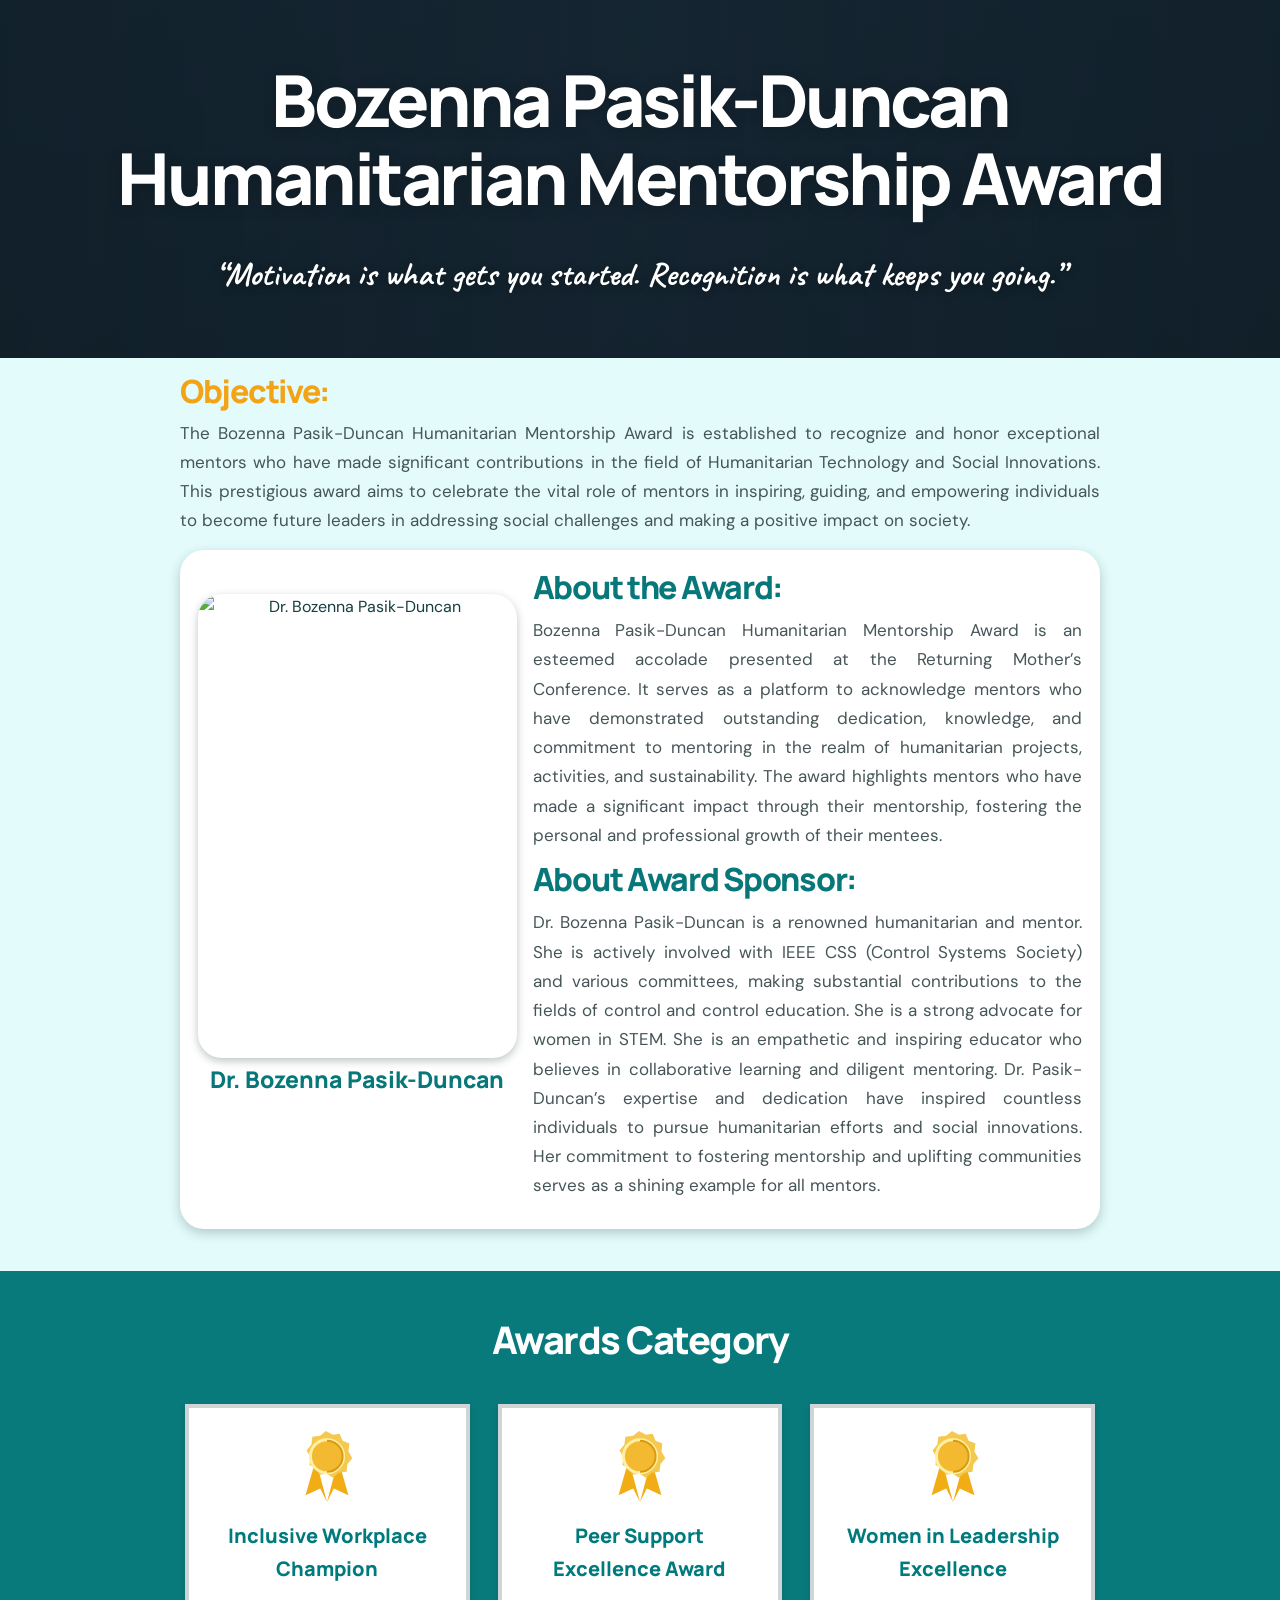
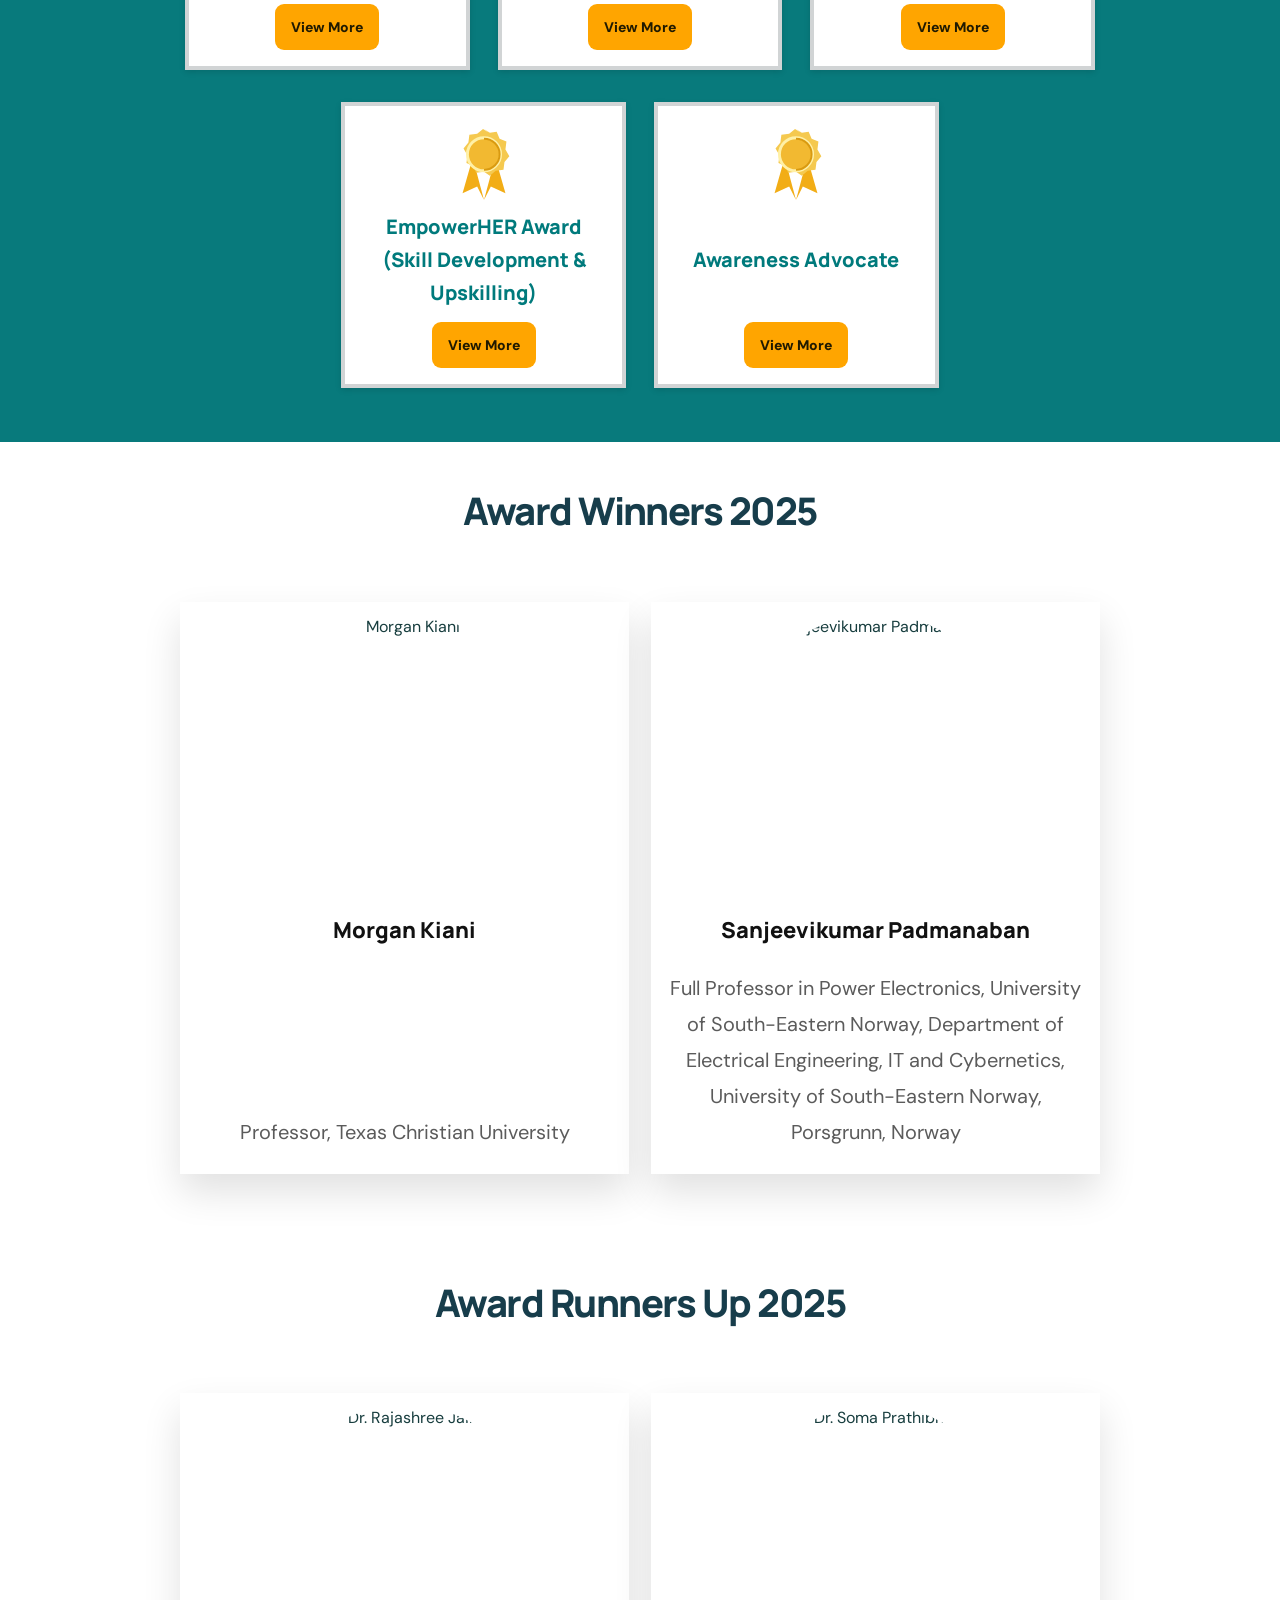
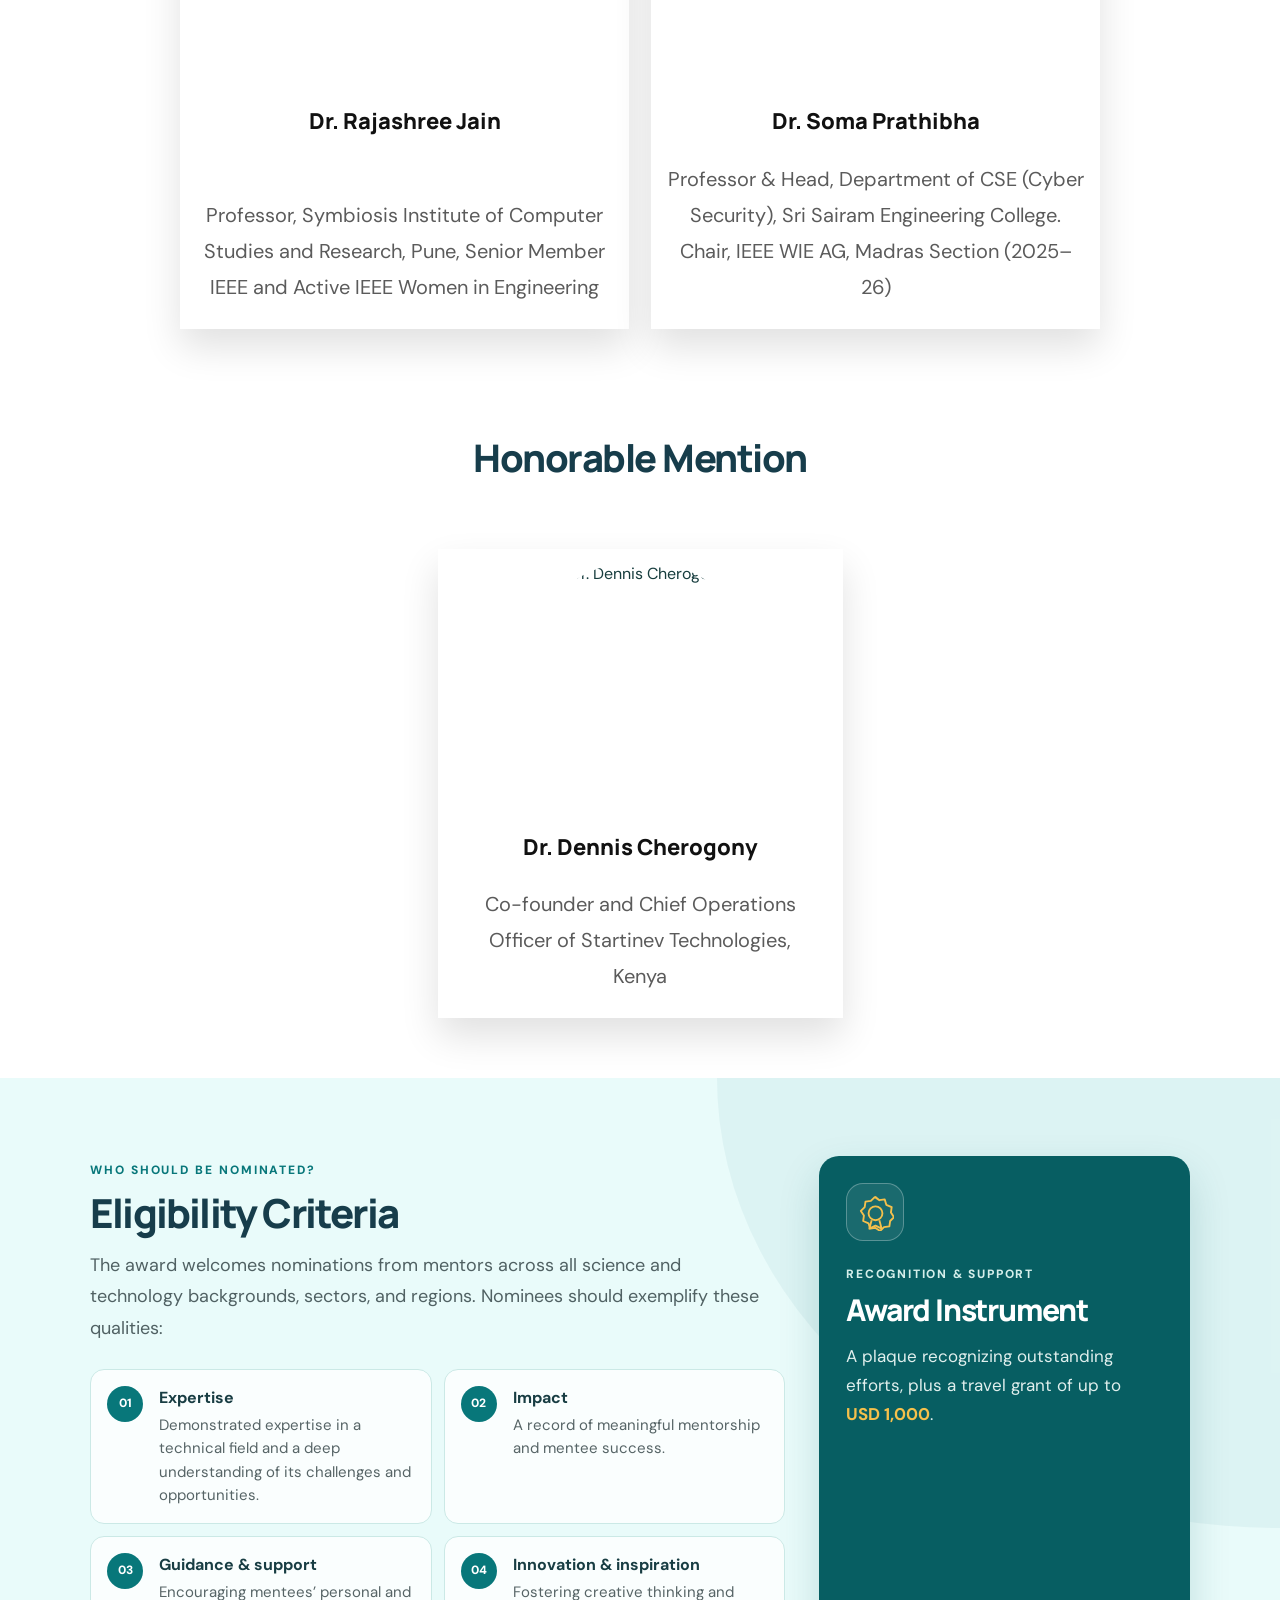
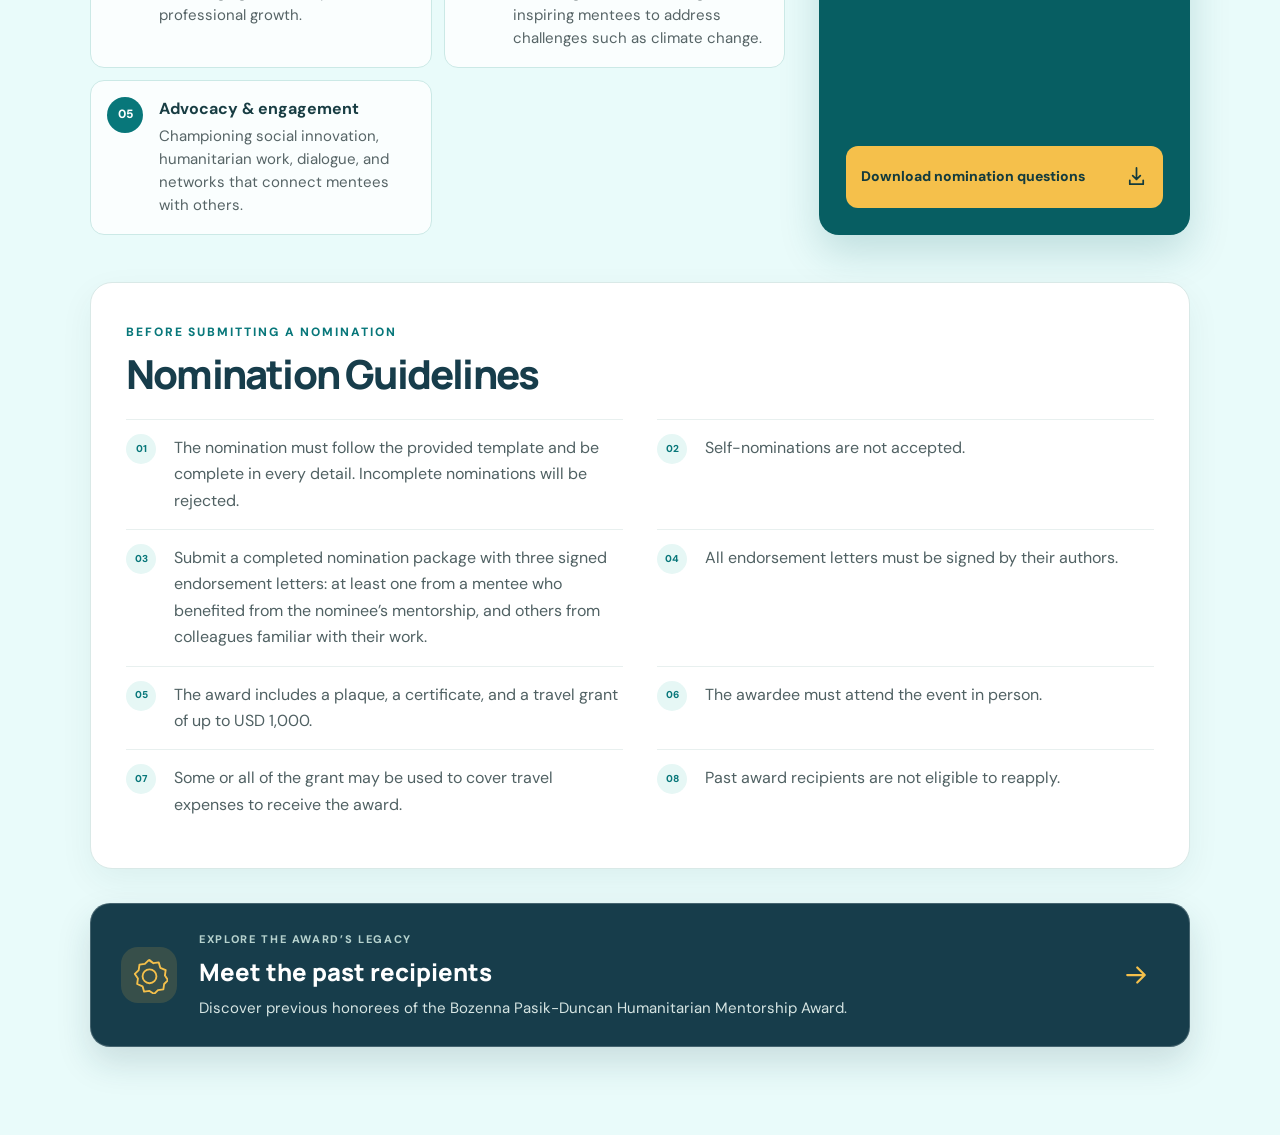
==== awards.html @ 7dcd54bd "Added Awards Page" ====
<!doctype html>
<html lang="en">
  <head>
    <meta charset="utf-8">
    <meta name="viewport" content="width=device-width, initial-scale=1">
    <meta name="theme-color" content="#18303c">
    <meta name="description" content="Bozenna Pasik-Duncan Humanitarian Mentorship Award.">
    <title>Bozenna Pasik-Duncan Humanitarian Mentorship Award | IEEE RMC</title>
    <link rel="preconnect" href="https://fonts.googleapis.com">
    <link rel="preconnect" href="https://fonts.gstatic.com" crossorigin>
    <link href="https://fonts.googleapis.com/css2?family=Caveat:wght@500;600;700&family=DM+Sans:wght@400;500;600;700&family=Manrope:wght@400;500;600;700;800&display=swap" rel="stylesheet">
    <link rel="stylesheet" href="styles.css">
    <link rel="stylesheet" href="awards.css">
    <script src="awards.js" defer></script>
  </head>
  <body class="awards-page">
    <main>
      <section class="awards-hero" aria-labelledby="awards-title">
        <div class="awards-hero-content">
          <h1 id="awards-title">
            <span>Bozenna Pasik-Duncan</span>
            <span>Humanitarian Mentorship Award</span>
          </h1>
          <p class="awards-quote">“Motivation is what gets you started. Recognition is what keeps you going.”</p>
        </div>
      </section>

      <section class="awards-about-section" aria-label="About the award">
        <div class="awards-about-content">
          <div class="awards-objective">
            <h2>Objective:</h2>
            <p>The Bozenna Pasik-Duncan Humanitarian Mentorship Award is established to recognize and honor exceptional mentors who have made significant contributions in the field of Humanitarian Technology and Social Innovations. This prestigious award aims to celebrate the vital role of mentors in inspiring, guiding, and empowering individuals to become future leaders in addressing social challenges and making a positive impact on society.</p>
          </div>

          <article class="awards-about-card">
            <figure class="awards-sponsor-portrait">
              <img src="https://ieeereturningmothers.in/wp-content/uploads/2023/07/BPD_Dec2011_1.jpg" alt="Dr. Bozenna Pasik-Duncan">
              <figcaption>Dr. Bozenna Pasik-Duncan</figcaption>
            </figure>
            <div class="awards-about-copy">
              <section aria-labelledby="awards-about-title">
                <h2 id="awards-about-title">About the Award:</h2>
                <p>Bozenna Pasik-Duncan Humanitarian Mentorship Award is an esteemed accolade presented at the Returning Mother’s Conference. It serves as a platform to acknowledge mentors who have demonstrated outstanding dedication, knowledge, and commitment to mentoring in the realm of humanitarian projects, activities, and sustainability. The award highlights mentors who have made a significant impact through their mentorship, fostering the personal and professional growth of their mentees.</p>
              </section>
              <section aria-labelledby="awards-sponsor-title">
                <h2 id="awards-sponsor-title">About Award Sponsor:</h2>
                <p>Dr. Bozenna Pasik-Duncan is a renowned humanitarian and mentor. She is actively involved with IEEE CSS (Control Systems Society) and various committees, making substantial contributions to the fields of control and control education. She is a strong advocate for women in STEM. She is an empathetic and inspiring educator who believes in collaborative learning and diligent mentoring. Dr. Pasik-Duncan’s expertise and dedication have inspired countless individuals to pursue humanitarian efforts and social innovations. Her commitment to fostering mentorship and uplifting communities serves as a shining example for all mentors.</p>
              </section>
            </div>
          </article>
        </div>
      </section>

      <section class="awards-category-section" aria-labelledby="awards-category-title">
        <h2 id="awards-category-title">Awards Category</h2>
        <div class="awards-category-grid">
          <article class="awards-category-card">
            <svg class="awards-category-medal" viewBox="0 0 64 80" fill="none" aria-hidden="true"><path d="m18 42-8 28 15-7 7 14 8-30M46 42l8 28-15-7-7 14-8-30" fill="#f2ad16"/><path d="M32 4 38 8l7-1 3 7 7 3-1 8 4 7-5 6-1 8-8 1-6 5-6-4-8 1-3-7-7-3 1-8-4-7 5-6 1-8 8-1 6-5 6 4Z" fill="#f5c94f"/><circle cx="32" cy="30" r="17" fill="#f2b931" stroke="#fff0a6" stroke-width="3"/><path d="M32 14a16 16 0 0 1 0 32" stroke="#d99a10" stroke-width="2"/></svg>
            <h3>Inclusive Workplace Champion</h3>
            <button class="awards-category-more" type="button" data-award-category="inclusive" aria-label="View more about Inclusive Workplace Champion">View More</button>
          </article>
          <article class="awards-category-card">
            <svg class="awards-category-medal" viewBox="0 0 64 80" fill="none" aria-hidden="true"><path d="m18 42-8 28 15-7 7 14 8-30M46 42l8 28-15-7-7 14-8-30" fill="#f2ad16"/><path d="M32 4 38 8l7-1 3 7 7 3-1 8 4 7-5 6-1 8-8 1-6 5-6-4-8 1-3-7-7-3 1-8-4-7 5-6 1-8 8-1 6-5 6 4Z" fill="#f5c94f"/><circle cx="32" cy="30" r="17" fill="#f2b931" stroke="#fff0a6" stroke-width="3"/><path d="M32 14a16 16 0 0 1 0 32" stroke="#d99a10" stroke-width="2"/></svg>
            <h3>Peer Support Excellence Award</h3>
            <button class="awards-category-more" type="button" data-award-category="peer-support" aria-label="View more about Peer Support Excellence Award">View More</button>
          </article>
          <article class="awards-category-card">
            <svg class="awards-category-medal" viewBox="0 0 64 80" fill="none" aria-hidden="true"><path d="m18 42-8 28 15-7 7 14 8-30M46 42l8 28-15-7-7 14-8-30" fill="#f2ad16"/><path d="M32 4 38 8l7-1 3 7 7 3-1 8 4 7-5 6-1 8-8 1-6 5-6-4-8 1-3-7-7-3 1-8-4-7 5-6 1-8 8-1 6-5 6 4Z" fill="#f5c94f"/><circle cx="32" cy="30" r="17" fill="#f2b931" stroke="#fff0a6" stroke-width="3"/><path d="M32 14a16 16 0 0 1 0 32" stroke="#d99a10" stroke-width="2"/></svg>
            <h3>Women in Leadership Excellence</h3>
            <button class="awards-category-more" type="button" data-award-category="leadership" aria-label="View more about Women in Leadership Excellence">View More</button>
          </article>
          <article class="awards-category-card">
            <svg class="awards-category-medal" viewBox="0 0 64 80" fill="none" aria-hidden="true"><path d="m18 42-8 28 15-7 7 14 8-30M46 42l8 28-15-7-7 14-8-30" fill="#f2ad16"/><path d="M32 4 38 8l7-1 3 7 7 3-1 8 4 7-5 6-1 8-8 1-6 5-6-4-8 1-3-7-7-3 1-8-4-7 5-6 1-8 8-1 6-5 6 4Z" fill="#f5c94f"/><circle cx="32" cy="30" r="17" fill="#f2b931" stroke="#fff0a6" stroke-width="3"/><path d="M32 14a16 16 0 0 1 0 32" stroke="#d99a10" stroke-width="2"/></svg>
            <h3>EmpowerHER Award (Skill Development &amp; Upskilling)</h3>
            <button class="awards-category-more" type="button" data-award-category="empowerher" aria-label="View more about EmpowerHER Award">View More</button>
          </article>
          <article class="awards-category-card">
            <svg class="awards-category-medal" viewBox="0 0 64 80" fill="none" aria-hidden="true"><path d="m18 42-8 28 15-7 7 14 8-30M46 42l8 28-15-7-7 14-8-30" fill="#f2ad16"/><path d="M32 4 38 8l7-1 3 7 7 3-1 8 4 7-5 6-1 8-8 1-6 5-6-4-8 1-3-7-7-3 1-8-4-7 5-6 1-8 8-1 6-5 6 4Z" fill="#f5c94f"/><circle cx="32" cy="30" r="17" fill="#f2b931" stroke="#fff0a6" stroke-width="3"/><path d="M32 14a16 16 0 0 1 0 32" stroke="#d99a10" stroke-width="2"/></svg>
            <h3>Awareness Advocate</h3>
            <button class="awards-category-more" type="button" data-award-category="awareness" aria-label="View more about Awareness Advocate">View More</button>
          </article>
        </div>
      </section>

      <dialog class="awards-category-dialog" aria-labelledby="awards-dialog-title">
        <header class="awards-dialog-header">
          <h2 id="awards-dialog-title"></h2>
        </header>
        <div class="awards-dialog-content"></div>
        <footer class="awards-dialog-footer">
          <button class="awards-dialog-close" type="button">Close</button>
        </footer>
      </dialog>

      <section class="awards-winners-section" aria-labelledby="awards-winners-title">
        <h2 id="awards-winners-title">Award Winners 2025</h2>
        <div class="awards-winners-grid">
          <article class="awards-winner-card">
            <img src="https://ieeereturningmothers.in/wp-content/uploads/2025/11/1761936965792.jpeg" alt="Morgan Kiani" loading="lazy">
            <h3>Morgan Kiani</h3>
            <p>Professor, Texas Christian University</p>
          </article>
          <article class="awards-winner-card">
            <img src="https://ieeereturningmothers.in/wp-content/uploads/2025/11/psanj.jpg-article_small.webp" alt="Sanjeevikumar Padmanaban" loading="lazy">
            <h3>Sanjeevikumar Padmanaban</h3>
            <p>Full Professor in Power Electronics, University of South-Eastern Norway, Department of Electrical Engineering, IT and Cybernetics, University of South-Eastern Norway, Porsgrunn, Norway</p>
          </article>
        </div>
      </section>

      <section class="awards-winners-section awards-runners-section" aria-labelledby="awards-runners-title">
        <h2 id="awards-runners-title">Award Runners Up 2025</h2>
        <div class="awards-winners-grid">
          <article class="awards-winner-card">
            <img src="https://ieeereturningmothers.in/wp-content/uploads/2025/11/WhatsApp-Image-2025-11-05-at-10.32.55_cc4d8b6f-e1762319524536.jpg" alt="Dr. Rajashree Jain" loading="lazy">
            <h3>Dr. Rajashree Jain</h3>
            <p>Professor, Symbiosis Institute of Computer Studies and Research, Pune, Senior Member IEEE and Active IEEE Women in Engineering</p>
          </article>
          <article class="awards-winner-card">
            <img src="https://ieeereturningmothers.in/wp-content/uploads/2025/11/Screenshot-2025-11-05-102237.png" alt="Dr. Soma Prathibha" loading="lazy">
            <h3>Dr. Soma Prathibha</h3>
            <p>Professor &amp; Head, Department of CSE (Cyber Security), Sri Sairam Engineering College. Chair, IEEE WIE AG, Madras Section (2025–26)</p>
          </article>
        </div>
      </section>

      <section class="awards-winners-section awards-honorable-section" aria-labelledby="awards-honorable-title">
        <h2 id="awards-honorable-title">Honorable Mention</h2>
        <div class="awards-winners-grid">
          <article class="awards-winner-card">
            <img src="https://ieeereturningmothers.in/wp-content/uploads/2024/10/WhatsApp-Image-2024-10-23-at-12.56.35_9c9a3fc6-e1729952853883.jpg" alt="Dr. Dennis Cherogony" loading="lazy">
            <h3>Dr. Dennis Cherogony</h3>
            <p>Co-founder and Chief Operations Officer of Startinev Technologies, Kenya</p>
          </article>
        </div>
      </section>

      <section class="awards-process-section" aria-label="Award eligibility and nomination information">
        <div class="awards-process-inner">
          <section class="awards-eligibility-panel" aria-labelledby="awards-eligibility-title">
            <div class="awards-section-heading">
              <span class="awards-section-kicker">Who should be nominated?</span>
              <h2 id="awards-eligibility-title">Eligibility Criteria</h2>
              <p>The award welcomes nominations from mentors across all science and technology backgrounds, sectors, and regions. Nominees should exemplify these qualities:</p>
            </div>
            <ul class="awards-criteria-list">
              <li><span class="awards-criteria-number">01</span><p><strong>Expertise</strong>Demonstrated expertise in a technical field and a deep understanding of its challenges and opportunities.</p></li>
              <li><span class="awards-criteria-number">02</span><p><strong>Impact</strong>A record of meaningful mentorship and mentee success.</p></li>
              <li><span class="awards-criteria-number">03</span><p><strong>Guidance &amp; support</strong>Encouraging mentees’ personal and professional growth.</p></li>
              <li><span class="awards-criteria-number">04</span><p><strong>Innovation &amp; inspiration</strong>Fostering creative thinking and inspiring mentees to address challenges such as climate change.</p></li>
              <li><span class="awards-criteria-number">05</span><p><strong>Advocacy &amp; engagement</strong>Championing social innovation, humanitarian work, dialogue, and networks that connect mentees with others.</p></li>
            </ul>
          </section>

          <aside class="awards-instrument-card" aria-labelledby="awards-instrument-title">
            <span class="awards-instrument-icon" aria-hidden="true">
              <svg viewBox="0 0 48 48" fill="none"><path d="M24 4 29 8l7-1 2 7 7 3-1 7 4 6-5 5-1 7-7 1-5 5-6-4-7 1-2-7-7-3 1-7-4-6 5-5 1-7 7-1 5-5 6 4Z" stroke="currentColor" stroke-width="2.4" stroke-linejoin="round"/><circle cx="24" cy="25" r="9" stroke="currentColor" stroke-width="2.4"/><path d="m19 34-3 11 8-4 8 4-3-11" stroke="currentColor" stroke-width="2.4" stroke-linejoin="round"/></svg>
            </span>
            <p class="awards-instrument-label">Recognition &amp; support</p>
            <h2 id="awards-instrument-title">Award Instrument</h2>
            <p class="awards-instrument-description">A plaque recognizing outstanding efforts, plus a travel grant of up to <strong>USD 1,000</strong>.</p>
            <a class="awards-download-link" href="https://ieeereturningmothers.in/wp-content/uploads/2024/06/rmc_award_questions.docx" target="_blank" rel="noopener noreferrer">
              <span>Download nomination questions </span>
              <svg viewBox="0 0 24 24" fill="none" aria-hidden="true"><path d="M12 3v12m0 0 4-4m-4 4-4-4M5 16v4h14v-4" stroke="currentColor" stroke-width="1.8" stroke-linecap="round" stroke-linejoin="round"/></svg>
            </a>
          </aside>

          <section class="awards-guidelines-panel" aria-labelledby="awards-guidelines-title">
            <div class="awards-section-heading">
              <span class="awards-section-kicker">Before submitting a nomination</span>
              <h2 id="awards-guidelines-title">Nomination Guidelines</h2>
            </div>
            <ol class="awards-guidelines-list">
              <li>The nomination must follow the provided template and be complete in every detail. Incomplete nominations will be rejected.</li>
              <li>Self-nominations are not accepted.</li>
              <li>Submit a completed nomination package with three signed endorsement letters: at least one from a mentee who benefited from the nominee’s mentorship, and others from colleagues familiar with their work.</li>
              <li>All endorsement letters must be signed by their authors.</li>
              <li>The award includes a plaque, a certificate, and a travel grant of up to USD 1,000.</li>
              <li>The awardee must attend the event in person.</li>
              <li>Some or all of the grant may be used to cover travel expenses to receive the award.</li>
              <li>Past award recipients are not eligible to reapply.</li>
            </ol>
          </section>

          <a class="awards-past-recipients" href="https://ieeereturningmothers.in/previous-awardees-2024/" target="_blank" rel="noopener noreferrer">
            <span class="awards-past-icon" aria-hidden="true">
              <svg viewBox="0 0 48 48" fill="none"><path d="m24 4 5 4 7-1 2 7 7 3-1 7 4 6-5 5-1 7-7 1-5 5-6-4-7 1-2-7-7-3 1-7-4-6 5-5 1-7 7-1 5-5 6 4Z" stroke="currentColor" stroke-width="2.4" stroke-linejoin="round"/><circle cx="24" cy="25" r="9" stroke="currentColor" stroke-width="2.4"/></svg>
            </span>
            <span><small>Explore the award’s legacy</small><strong>Meet the past recipients</strong><span>Discover previous honorees of the Bozenna Pasik-Duncan Humanitarian Mentorship Award.</span></span>
            <svg class="awards-past-arrow" viewBox="0 0 24 24" fill="none" aria-hidden="true"><path d="M5 12h14m-6-6 6 6-6 6" stroke="currentColor" stroke-width="1.8" stroke-linecap="round" stroke-linejoin="round"/></svg>
          </a>
        </div>
      </section>
    </main>
  </body>
</html>
---- styles.css ----
:root {
  --teal: #08777a;
  --deep-teal: #075e62;
  --ink: #173d3e;
  --gold: #f2a316;
  --paper: #fbfaf7;
  --muted: #647676;
  --font-display: "Manrope", "DM Sans", sans-serif;
  --font-body: "DM Sans", Arial, sans-serif;
}

* { box-sizing: border-box; }
html { scroll-behavior: smooth; scroll-padding-top: 100px; }
body { margin: 0; color: var(--ink); background: var(--paper); font-family: var(--font-body); font-size: 16px; line-height: 1.65; }
img { display: block; max-width: 100%; }
a { color: inherit; text-decoration: none; }
button { font: inherit; }
.announcement { display: flex; justify-content: center; gap: 13px; padding: 8px 20px; color: #fff; background: var(--deep-teal); font-size: 11px; font-weight: 600; letter-spacing: .08em; text-transform: uppercase; }
.announcement-divider { color: var(--gold); }
.site-header { display: flex; align-items: center; min-height: 88px; padding: 12px max(5.8vw, 24px); background: rgba(251,250,247,.97); box-shadow: 0 6px 25px rgba(18,56,53,.07); }
.brand { display: inline-flex; align-items: center; flex: 0 0 auto; gap: 9px; color: var(--teal); }
.brand-mark { display: grid; width: 43px; height: 43px; place-items: center; }
.brand-mark svg { width: 100%; }
.brand-copy { display: flex; flex-direction: column; line-height: 1.12; }
.brand-copy strong { font-family: var(--font-display); font-size: 14px; letter-spacing: -.04em; }
.brand-copy span { margin-top: 3px; font-size: 8px; font-weight: 700; letter-spacing: .13em; }
.brand-year { align-self: center; margin-left: 5px; padding-left: 9px; border-left: 1px solid #d9d8ce; color: var(--gold); font-size: 11px; font-weight: 700; }
.hero { position: relative; display: flex; min-height: 710px; align-items: center; overflow: hidden; color: white; background: #263b3a; }
.hero-slideshow { position: absolute; z-index: 0; inset: 0; overflow: hidden; background: #263b3a; }
.hero-slide { position: absolute; inset: 0; width: 100%; height: 100%; object-fit: cover; object-position: center 47%; opacity: 0; transition: opacity 1.5s ease; }
.hero-slide.is-active { z-index: 1; opacity: 1; }
.hero-shade { position: absolute; z-index: 2; inset: 0; background: linear-gradient(90deg, rgba(5,54,43,.84) 0%, rgba(5,54,43,.76) 36%, rgba(5,54,43,.52) 58%, rgba(5,54,43,.2) 82%, rgba(5,54,43,.06) 100%), linear-gradient(0deg, rgba(5,54,43,.2), transparent 48%); }
.hero-content { position: relative; z-index: 3; width: min(1100px, 100%); padding: 77px 8vw 110px; animation: hero-content-arrive .8s ease both; transform: translateY(-68px); }
@keyframes hero-content-arrive {
  from { opacity: 0; }
  to { opacity: 1; }
}
.hero-content > .eyebrow { margin-bottom: 24px; font-size: 12px; }
.eyebrow { display: flex; align-items: center; gap: 10px; margin: 0 0 15px; color: var(--teal); font-size: 10px; font-weight: 700; letter-spacing: .17em; text-transform: uppercase; }
.eyebrow > span { display: inline-block; width: 20px; height: 2px; background: var(--gold); }
.eyebrow-light { color: #d0e5df; }
.hero h1, h2 { margin: 0; font-family: var(--font-display); font-weight: 800; letter-spacing: -.065em; line-height: 1.04; }
.hero h1 { max-width: 790px; font-size: clamp(50px, 7.2vw, 90px); line-height: 1.1; }
.hero h1 span { color: #f4ba42; }
.hero-theme { max-width: 720px; margin: 30px 0 34px; color: #f4f1e9; font-size: clamp(17px, 2vw, 22px); font-style: italic; font-weight: 600; }
.event-details { display: flex; flex-wrap: wrap; gap: 14px; }
.event-details span { display: flex; align-items: center; gap: 10px; padding: 11px 17px; border: 1px solid #ffffff3f; border-radius: 30px; background: #063e4080; font-size: 16px; font-weight: 600; }
.event-details svg { width: 20px; height: 20px; fill: none; stroke: var(--gold); stroke-linecap: round; stroke-linejoin: round; stroke-width: 1.7; }
.hero-actions { display: flex; flex-wrap: wrap; gap: 12px; margin-top: 32px; }
.hero-actions .button { min-height: 56px; padding: 15px 24px; font-size: 16px; }
.button { display: inline-flex; min-height: 46px; align-items: center; justify-content: center; gap: 14px; padding: 11px 18px; border: 1px solid transparent; border-radius: 3px; font-size: 12px; font-weight: 700; cursor: pointer; transition: transform .2s ease, background .2s ease; }
.button:hover { transform: translateY(-2px); }
.button-gold { color: #242a20; background: var(--gold); }
.button-gold:hover { background: #ffc145; }
.button-outline { border-color: #ffffff88; color: white; background: #ffffff12; }
.button-outline:hover { background: #ffffff24; }
.button-teal { color: white; background: var(--teal); }
.button-teal:hover { background: var(--deep-teal); }
.button-light { color: var(--deep-teal); background: #f8f6ed; }
.button-light:hover { background: white; }
.countdown-wrap { display: flex; max-width: 650px; gap: 12px; margin-top: 42px; }
.countdown-item { display: flex; min-width: 145px; min-height: 92px; align-items: baseline; justify-content: center; gap: 6px; padding: 17px 14px; border: 1px solid #ffffff73; border-radius: 16px; background: #08777abd; box-shadow: 0 9px 25px #072c2e40; }
.countdown-item strong { font-family: var(--font-display); font-size: 46px; font-weight: 600; line-height: 1; }
.countdown-item span { font-size: 14px; font-weight: 700; }
.scroll-cue { position: absolute; z-index: 3; right: 6vw; bottom: 35px; display: flex; align-items: center; gap: 10px; color: #eff5ee; font-size: 10px; letter-spacing: .08em; text-transform: uppercase; }
.scroll-cue > span { width: 25px; height: 1px; background: var(--gold); }
.latest-updates { position: relative; z-index: 4; display: flex; width: min(1320px, calc(100% - 64px)); min-height: 100px; align-items: stretch; gap: 0; margin: -42px auto 0; padding: 7px; overflow: hidden; border: 7px solid #28b889; border-radius: 19px; background: #28b889; box-shadow: 0 14px 32px rgba(11, 52, 45, .2); }
.latest-updates-label { display: flex; flex: 0 0 220px; align-items: center; justify-content: center; margin: 0; padding: 12px 20px; color: white; background: #104b62; font-family: var(--font-display); font-size: 19px; font-weight: 800; letter-spacing: -.03em; }
.latest-update-message { display: flex; flex: 1 1 auto; min-width: 0; align-items: center; justify-content: center; margin: 0; padding: 12px 24px; overflow: hidden; color: #344448; background: white; font-size: 18px; font-weight: 600; text-align: center; text-overflow: ellipsis; white-space: nowrap; }
.latest-update-controls { display: flex; flex: 0 0 auto; align-items: stretch; gap: 2px; padding: 0 8px; background: white; }
.latest-update-button { display: grid; width: 44px; place-items: center; border: 0; border-left: 1px solid #edf0ef; color: #104b62; background: white; font-size: 32px; line-height: 1; cursor: pointer; transition: color .2s ease, background .2s ease; }
.latest-update-button:hover { color: var(--teal); background: #eff8f5; }
.latest-update-button:focus-visible { outline: 2px solid var(--gold); outline-offset: -3px; }
.about-rmc { display: grid; grid-template-columns: minmax(0, .9fr) minmax(0, 1.1fr); align-items: center; gap: clamp(42px, 7vw, 100px); overflow: hidden; background: #f1f4f7; }
.about-rmc-copy { max-width: 570px; }
.about-rmc-copy h2 { color: var(--teal); font-size: clamp(40px, 4.6vw, 58px); letter-spacing: -.055em; }
.about-rmc-copy h2 em { color: #173d3e; }
.about-rmc-description { margin: 17px 0 30px; color: #455658; font-size: 16px; line-height: 1.9; text-align: justify; }
.about-rmc-award { position: relative; display: flex; min-height: 210px; align-items: center; gap: 38px; padding: 40px 52px; border: 1px solid #d2d7da; border-radius: 24px; background: #f1f3f5; box-shadow: 0 5px 14px rgba(31, 53, 59, .2); }
.about-rmc-award::before { position: absolute; inset: 18px; border-radius: 16px; background: #fff; content: ""; }
.about-rmc-award svg { position: relative; z-index: 1; flex: 0 0 72px; width: 72px; height: 72px; color: #16866f; animation: trophy-float 2.8s ease-in-out infinite; transform-origin: center bottom; }
@keyframes trophy-float {
  0%, 100% { transform: translateY(0) rotate(0); }
  50% { transform: translateY(-6px) rotate(-3deg); }
}
.about-rmc-award p { position: relative; z-index: 1; margin: 0; color: #ed8b00; font-family: var(--font-display); font-size: 24px; font-weight: 600; line-height: 1.15; }
.about-rmc-link { min-width: 190px; margin-top: 28px; font-size: 16px; }
.about-rmc-gallery { display: grid; min-height: 590px; grid-template-columns: 1fr 1fr; grid-template-rows: 1fr 1fr; align-items: center; gap: 24px; }
.about-rmc-photo { width: 100%; height: 215px; border-radius: 13px; object-fit: cover; box-shadow: 0 8px 22px rgba(31, 53, 59, .12); }
.about-rmc-photo { transition: transform .3s ease, box-shadow .3s ease; }
.about-rmc-photo:hover { z-index: 1; transform: translateY(-5px) scale(1.025); box-shadow: 0 15px 28px rgba(31, 53, 59, .2); }
.about-rmc-photo-one { align-self: start; }
.about-rmc-photo-two { align-self: center; margin-top: 65px; }
.about-rmc-photo-three { align-self: center; margin-bottom: 36px; }
.about-rmc-photo-four { align-self: end; }
.about-rmc.has-motion .about-rmc-copy > *,
.about-rmc.has-motion .about-rmc-photo { opacity: 0; transform: translateY(22px); transition: opacity .7s ease, transform .7s ease; }
.about-rmc.has-motion .about-rmc-copy > *:nth-child(2) { transition-delay: .08s; }
.about-rmc.has-motion .about-rmc-copy > *:nth-child(3) { transition-delay: .16s; }
.about-rmc.has-motion .about-rmc-copy > *:nth-child(4) { transition-delay: .24s; }
.about-rmc.has-motion .about-rmc-copy > *:nth-child(5) { transition-delay: .32s; }
.about-rmc.has-motion .about-rmc-photo-two { transition-delay: .12s; }
.about-rmc.has-motion .about-rmc-photo-three { transition-delay: .24s; }
.about-rmc.has-motion .about-rmc-photo-four { transition-delay: .36s; }
.about-rmc.has-motion.is-visible .about-rmc-copy > *,
.about-rmc.has-motion.is-visible .about-rmc-photo { opacity: 1; transform: translateY(0); }
.section-reveal { opacity: 0; transform: translateY(28px); transition: opacity .7s ease, transform .7s ease; }
.section-reveal.is-visible { opacity: 1; transform: translateY(0); }
.expectations-section { background: #f5f7f5; }
.expectations-heading { max-width: 800px; margin: 0 auto 38px; text-align: center; }
.expectations-heading .eyebrow { justify-content: center; }
.expectations-heading h2 { color: var(--teal); font-size: clamp(38px, 4.6vw, 58px); }
.expectations-heading h2 em { color: var(--ink); }
.expectations-grid { display: grid; max-width: 1220px; grid-template-columns: repeat(3, minmax(0, 1fr)); gap: 20px; margin: 0 auto; }
.expectation-card { padding: 30px 27px; border: 1px solid #e2e9e6; border-radius: 16px; background: #fff; box-shadow: 0 9px 26px rgba(31, 53, 59, .07); }
.expectation-card:nth-child(2) { background: #f8f5eb; }
.expectation-card:nth-child(3) { background: #edf4f4; }
.expectation-icon { display: grid; width: 58px; height: 58px; place-items: center; margin-bottom: 22px; border-radius: 16px; color: var(--teal); background: #e3f2ec; }
.expectation-card:nth-child(2) .expectation-icon { color: #9c6811; background: #f5e8c9; }
.expectation-card:nth-child(3) .expectation-icon { color: #276b70; background: #dceced; }
.expectation-icon svg { width: 34px; height: 34px; }
.expectation-card h3 { margin: 0; color: var(--teal); font-family: var(--font-display); font-size: 23px; font-weight: 800; letter-spacing: -.04em; line-height: 1.2; }
.expectation-card h4 { margin: 8px 0 13px; color: var(--ink); font-family: var(--font-display); font-size: 16px; font-weight: 700; line-height: 1.45; }
.expectation-card p { margin: 0; color: #546565; font-size: 14px; line-height: 1.8; }
.expectations-note { max-width: 1050px; margin: 30px auto 0; padding: 19px 24px; border-left: 3px solid var(--gold); color: #455658; background: #fff; font-size: 14px; line-height: 1.8; text-align: center; }
.announcements-section { background: #fff; }
.announcements-heading { display: flex; align-items: end; justify-content: space-between; gap: 24px; margin-bottom: 30px; }
.announcements-heading h2 { color: var(--teal); font-size: clamp(38px, 4.6vw, 58px); }
.announcements-heading h2 em { color: var(--ink); }
.announcement-carousel-controls { display: flex; align-items: center; gap: 10px; }
.announcement-slide-count { min-width: 62px; color: var(--muted); font-size: 12px; font-weight: 700; letter-spacing: .08em; }
.announcement-carousel-button { display: grid; width: 44px; height: 44px; place-items: center; border: 1px solid #8ed9b7; border-radius: 50%; color: #087f55; background: #e3f7ed; box-shadow: 0 3px 10px rgba(8, 127, 85, .12); font-size: 28px; line-height: 1; cursor: pointer; transition: color .2s ease, background .2s ease, border-color .2s ease, box-shadow .2s ease; }
.announcement-carousel-button:hover { border-color: #20aa73; color: #fff; background: #20aa73; box-shadow: 0 5px 14px rgba(8, 127, 85, .24); }
.announcement-carousel-button:focus-visible { outline: 3px solid var(--gold); outline-offset: 3px; }
.announcement-carousel { overflow: hidden; border-radius: 20px; box-shadow: 0 15px 38px rgba(31, 53, 59, .12); }
.announcement-carousel-track { display: flex; transition: transform .55s ease; }
.announcement-card { display: grid; flex: 0 0 100%; height: 328px; min-height: 217px; grid-template-columns: minmax(0, .95fr) minmax(0, 1.05fr); align-items: stretch; background: #f1f4f7; }
.announcement-card > img { width: 100%; height: 100%; min-height: 0; object-fit: cover; }
.announcement-card-copy { display: flex; align-items: flex-start; flex-direction: column; justify-content: center; padding: clamp(18px, 2.5vw, 32px); }
.announcement-card-copy .eyebrow { margin-bottom: 10px; }
.announcement-card-copy h3 { margin: 0; color: var(--ink); font-family: var(--font-display); font-size: clamp(26px, 2.8vw, 36px); font-weight: 800; letter-spacing: -.05em; line-height: 1.12; }
.announcement-card-copy > p:not(.eyebrow) { max-width: 500px; margin: 12px 0 16px; color: var(--muted); font-size: 15px; line-height: 1.6; }
.announcement-card-copy .button { min-height: 44px; font-size: 13px; }
.announcement-dialog { position: fixed; width: min(880px, calc(100% - 36px)); max-width: none; max-height: calc(100vh - 36px); padding: 0; overflow: auto; border: 0; border-radius: 20px; color: var(--ink); background: #fff; box-shadow: 0 24px 80px rgba(10, 37, 34, .3); }
.announcement-dialog::backdrop { background: rgba(10, 37, 34, .68); backdrop-filter: blur(4px); }
.announcement-dialog-content { position: relative; display: grid; min-height: 350px; grid-template-columns: minmax(0, .95fr) minmax(0, 1.05fr); }
.announcement-dialog-image { width: 100%; height: 100%; min-height: 350px; object-fit: cover; }
.announcement-dialog-copy { display: flex; align-items: flex-start; flex-direction: column; justify-content: center; padding: clamp(28px, 5vw, 58px); }
.announcement-dialog-copy h2 { color: var(--teal); font-size: clamp(30px, 4vw, 46px); }
.announcement-dialog-description { margin: 18px 0 0; color: var(--muted); font-size: 16px; line-height: 1.8; }
.announcement-dialog-close { position: absolute; z-index: 1; top: 14px; right: 14px; display: grid; width: 42px; height: 42px; place-items: center; border: 1px solid #dce7e2; border-radius: 50%; color: var(--teal); background: #fff; box-shadow: 0 3px 12px rgba(31, 53, 59, .14); font-size: 28px; line-height: 1; cursor: pointer; }
.announcement-dialog-close:hover { color: #fff; background: var(--teal); }
.announcement-dialog-close:focus-visible { outline: 3px solid var(--gold); outline-offset: 3px; }
.pre-events-section { background: #f1f4f7; }
.pre-event-carousel { overflow: hidden; }
.pre-event-carousel-track { display: flex; gap: 22px; transition: transform .55s ease; }
.pre-event-card { display: flex; flex: 0 0 calc((100% - 44px) / 3); flex-direction: column; gap: 16px; padding: 12px 12px 18px; border: 1px solid #e2e9e6; border-radius: 16px; background: #fff; box-shadow: 0 9px 26px rgba(31, 53, 59, .1); }
.pre-event-card > img { width: 100%; height: 230px; border-radius: 10px; object-fit: cover; }
.pre-event-card > .button { align-self: center; min-height: 42px; font-size: 13px; }
.pre-event-card[aria-hidden="true"] { pointer-events: none; }
.pre-event-card > .button:focus-visible { outline: 3px solid var(--gold); outline-offset: 3px; }
.about-rmday { display: grid; grid-template-columns: minmax(0, .95fr) minmax(0, 1.05fr); align-items: center; gap: clamp(42px, 7vw, 92px); background: #fff; }
.about-rmday-copy { max-width: 600px; }
.about-rmday-copy h2 { color: var(--teal); font-size: clamp(40px, 4.6vw, 58px); }
.about-rmday-copy h2 em { color: var(--ink); }
.about-rmday-copy > p:not(.eyebrow) { margin: 20px 0 0; color: #455658; font-size: 16px; line-height: 1.9; }
.about-rmday-copy .button { margin-top: 25px; font-size: 14px; }
.about-rmday-photo { width: 100%; height: 430px; border-radius: 16px; object-fit: cover; box-shadow: 0 14px 34px rgba(31, 53, 59, .14); }
.metrics-section { position: relative; isolation: isolate; padding: 66px max(8vw, 24px); overflow: hidden; color: #fff; background: radial-gradient(ellipse at 50% -45%, #38b89a 0, transparent 56%), linear-gradient(115deg, #064d55 0%, #08777a 48%, #075b64 100%); }
.metrics-section::before { position: absolute; z-index: -1; inset: 0; background-image: radial-gradient(circle, rgba(255, 255, 255, .22) 1.25px, transparent 1.5px), linear-gradient(135deg, transparent 48%, rgba(255, 255, 255, .045) 49%, rgba(255, 255, 255, .045) 51%, transparent 52%); background-position: center, center; background-size: 26px 26px, 80px 80px; content: ""; mask-image: linear-gradient(90deg, #000, transparent 45%, transparent 55%, #000); }
.metrics-section::after { position: absolute; z-index: -1; top: -190px; left: 50%; width: 580px; height: 580px; border: 1px solid rgba(255, 255, 255, .14); border-radius: 50%; box-shadow: 0 0 0 34px rgba(255, 255, 255, .035), 0 0 0 82px rgba(255, 255, 255, .025); content: ""; transform: translateX(-50%); pointer-events: none; }
.metrics-grid { position: relative; display: grid; width: min(1050px, 100%); grid-template-columns: repeat(3, 1fr); margin: 0 auto; }
.metric-item { display: flex; min-height: 132px; align-items: center; flex-direction: column; justify-content: center; gap: 3px; text-align: center; }
.metric-value { color: #fff; font-family: var(--font-display); font-size: clamp(42px, 5vw, 58px); font-weight: 800; letter-spacing: -.05em; line-height: 1.05; font-variant-numeric: tabular-nums; }
.metric-item > span { color: #f2fbf8; font-size: 16px; font-weight: 500; }
.metric-item.is-counting .metric-value { animation: metric-pop .45s ease both; }
@keyframes metric-pop {
  0% { opacity: .5; transform: translateY(8px) scale(.94); }
  100% { opacity: 1; transform: translateY(0) scale(1); }
}
.testimonials-section { background: #f5f7f5; }
.testimonials-heading { display: flex; align-items: end; justify-content: space-between; gap: 24px; margin-bottom: 34px; }
.testimonials-heading h2 { color: #164d59; font-size: clamp(38px, 4.6vw, 58px); }
.testimonials-heading h2 em { color: #a4c83d; }
.testimonials-sample-note { margin: 12px 0 0; color: var(--muted); font-size: 13px; }
.testimonials-section .announcement-carousel-button { border-color: #a4c83d; color: #164d59; background: #a4c83d; }
.testimonials-section .announcement-carousel-button:hover { border-color: #91b52e; color: #164d59; background: #91b52e; }
.testimonials-section .testimonial-slide-count { color: #164d59; }
.testimonial-carousel { max-width: 1080px; margin: 0 auto; overflow: hidden; }
.testimonial-carousel-track { display: flex; gap: 24px; transition: transform .55s ease; }
.testimonial-card { position: relative; display: flex; flex: 0 0 calc((100% - 24px) / 2); min-height: 320px; align-items: flex-start; flex-direction: column; justify-content: center; padding: clamp(28px, 3.2vw, 46px); overflow: hidden; border: 1px solid rgba(164, 200, 61, .35); border-radius: 16px; background: linear-gradient(115deg, #164d59 0%, #1a5961 62%, #225e61 100%); box-shadow: 0 12px 30px rgba(22, 77, 89, .16); }
.testimonial-card::before { position: absolute; inset: 0; background-image: radial-gradient(circle, rgba(255, 255, 255, .14) 1px, transparent 1.5px); background-size: 24px 24px; content: ""; mask-image: linear-gradient(100deg, #000, transparent 78%); pointer-events: none; }
.testimonial-card::after { position: absolute; right: -85px; bottom: -145px; width: 240px; height: 240px; border: 32px solid rgba(164, 200, 61, .2); border-radius: 50%; content: ""; pointer-events: none; }
.testimonial-quote-mark { position: absolute; top: 16px; right: 24px; color: #b7d55a; font-family: Georgia, serif; font-size: 86px; line-height: 1; }
.testimonial-card blockquote { position: relative; z-index: 1; max-width: 730px; margin: 0; color: #fff; font-family: var(--font-display); font-size: clamp(18px, 2vw, 24px); font-weight: 600; line-height: 1.55; }
.testimonial-person { position: relative; z-index: 1; display: flex; align-items: center; gap: 14px; margin-top: 24px; }
.testimonial-avatar { display: grid; width: 48px; height: 48px; place-items: center; border: 2px solid #d2e58b; border-radius: 50%; color: #164d59; background: #b7d55a; font-size: 13px; font-weight: 800; }
.testimonial-person > div { display: flex; flex-direction: column; gap: 2px; }
.testimonial-person strong { color: #fff; font-size: 14px; }
.testimonial-person > div > span { color: #d9e9e4; font-size: 12px; }
.sponsors-section { overflow: hidden; background: #fff; }
.sponsors-heading { max-width: 1080px; margin: 0 auto 36px; text-align: center; }
.sponsors-heading h2 { margin: 8px 0 0; color: #164d59; font-size: clamp(38px, 4.6vw, 58px); }
.sponsors-heading h2 em { color: #a4c83d; }
.sponsor-marquee { position: relative; max-width: 1280px; margin: 0 auto; overflow: hidden; }
.sponsor-marquee::before, .sponsor-marquee::after { position: absolute; z-index: 1; top: 0; bottom: 0; width: clamp(24px, 7vw, 90px); content: ""; pointer-events: none; }
.sponsor-marquee::before { left: 0; background: linear-gradient(90deg, #fff, transparent); }
.sponsor-marquee::after { right: 0; background: linear-gradient(270deg, #fff, transparent); }
.sponsor-marquee-track { display: flex; width: max-content; animation: sponsor-marquee-scroll 35s linear infinite; }
.sponsor-logo-set { display: flex; flex: none; align-items: center; gap: 24px; margin: 0; padding: 8px 12px; list-style: none; }
.sponsor-logo-card { display: grid; width: clamp(170px, 18vw, 220px); height: 126px; flex: 0 0 auto; place-items: center; padding: 20px; border: 1px solid #e8eeeb; border-radius: 14px; background: #fff; box-shadow: 0 8px 24px rgba(22, 77, 89, .07); }
.sponsor-logo-card img { width: 100%; height: 100%; object-fit: contain; }
.sponsor-marquee:hover .sponsor-marquee-track, .sponsor-marquee:focus-within .sponsor-marquee-track { animation-play-state: paused; }
.sponsors-button { display: flex; width: fit-content; min-height: 54px; margin: 32px auto 0; padding: 14px 28px; font-size: 17px; }
.contact-form-section { position: relative; isolation: isolate; padding: 76px 24px 90px; overflow: hidden; background: #08777a; }
.contact-form-section::before { position: absolute; z-index: 0; inset: 0; background: linear-gradient(112deg, rgba(5, 75, 84, .91), rgba(13, 153, 116, .88)), url("Home%20Page%20Images/Hero%20Originals/IMG_0300.jpg") center 44% / cover no-repeat; content: ""; }
.contact-form-content { position: relative; z-index: 1; width: min(960px, 100%); margin: 0 auto; }
.contact-form-heading { margin: 0 0 38px; color: #fff; text-align: center; }
.contact-form-heading .eyebrow { justify-content: center; }
.contact-form-heading h2 { margin: 23px 0 0; color: #fff; font-size: clamp(40px, 4.8vw, 58px); text-transform: uppercase; }
.contact-form-heading h2 em { color: #d5e989; }
.contact-form { padding: clamp(28px, 4vw, 48px); border-radius: 12px; background: #fff; box-shadow: 0 22px 70px rgba(4, 46, 48, .24); }
.contact-form-grid { display: grid; grid-template-columns: repeat(2, minmax(0, 1fr)); gap: 23px 24px; }
.contact-form-field { display: grid; gap: 8px; }
.contact-form-field-full { grid-column: 1 / -1; }
.contact-form-field label { color: #343c3b; font-size: 15px; font-weight: 600; }
.contact-form-field label span { color: #b13f32; }
.contact-form-field input, .contact-form-field select, .contact-form-field textarea { width: 100%; min-height: 54px; padding: 12px 15px; border: 1px solid #d7ddda; border-radius: 5px; outline: none; color: #293735; background: #fff; font: inherit; font-size: 16px; transition: border-color .2s ease, box-shadow .2s ease; }
.contact-form-field textarea { min-height: 150px; resize: vertical; }
.contact-form-field select:invalid { color: #707977; }
.contact-form-field input:focus, .contact-form-field select:focus, .contact-form-field textarea:focus { border-color: #168b7e; box-shadow: 0 0 0 3px rgba(22, 139, 126, .15); }
.contact-form-submit { width: 100%; min-height: 54px; margin-top: 28px; border: 0; border-radius: 5px; color: #fff; background: #168b7e; font: inherit; font-size: 16px; font-weight: 700; text-transform: uppercase; cursor: pointer; transition: background .2s ease, transform .2s ease; }
.contact-form-submit:hover { transform: translateY(-2px); background: #0c7168; }
.contact-form-submit:focus-visible { outline: 3px solid #e5b23f; outline-offset: 3px; }
.contact-form-note, .contact-form-status { margin: 14px 0 0; color: #5b6865; font-size: 12px; text-align: center; }
.contact-form-status:empty { display: none; }
@keyframes sponsor-marquee-scroll {
  to { transform: translateX(-50%); }
}
.rmc-question { min-height: 245px; background: #f1f4f7; }
.rmc-question-alt { background: #fff; }
.rmc-question h2 { color: var(--teal); font-size: clamp(40px, 5vw, 64px); }
.rmc-question h2 em { color: var(--ink); }
.rmc-question-description { max-width: 850px; margin: 22px 0 0; color: #455658; font-size: 16px; line-height: 1.85; }
.rmc-question-description strong { color: var(--ink); }
.rmc-question > .text-link { margin-top: 18px; }
.rmc-question-button { margin-top: 22px; font-size: 14px; }
.rmc-question-overview { position: relative; overflow: hidden; color: #fff; background: linear-gradient(115deg, #075e62, #08777a 65%, #159679); }
.rmc-question-overview::after { position: absolute; top: -110px; right: 5vw; width: 350px; height: 350px; border: 1px solid rgba(255, 255, 255, .2); border-radius: 50%; box-shadow: 0 0 0 35px rgba(255, 255, 255, .04), 0 0 0 70px rgba(255, 255, 255, .035); content: ""; pointer-events: none; }
.rmc-question-overview .eyebrow { color: #d0e5df; }
.rmc-question-overview h2, .rmc-question-overview h2 em { position: relative; z-index: 1; color: #fff; }
.rmc-question-overview .rmc-question-description { position: relative; z-index: 1; color: #e2f1ed; }
.rmc-question-overview .text-link { position: relative; z-index: 1; border-color: #f2a316; color: #fff; }
.rmc-question-audience { border-left: 12px solid #20aa73; background: #fff; }
.rmc-question-audience h2 { color: #173d3e; }
.rmc-question-audience h2 em { color: #159679; }
.rmc-question-audience .rmc-question-description { padding: 18px 22px; border-radius: 0 12px 12px 0; background: #eff8f3; }
.rmc-question-benefits { background: #e7f5ef; }
.rmc-question-benefits h2 { color: #075e62; }
.benefits-grid { display: grid; grid-template-columns: repeat(3, minmax(0, 1fr)); gap: 16px; max-width: 1180px; margin-top: 30px; }
.benefit-card { padding: 22px; border: 1px solid #d8e8df; border-radius: 13px; background: rgba(255, 255, 255, .86); }
.benefit-icon { display: grid; width: 44px; height: 44px; place-items: center; margin-bottom: 14px; border-radius: 12px; color: #08777a; background: #e2f2eb; }
.benefit-icon svg { width: 28px; height: 28px; }
.benefit-card h3 { margin: 0 0 8px; color: #075e62; font-family: var(--font-display); font-size: 17px; font-weight: 800; letter-spacing: -.025em; line-height: 1.35; }
.benefit-card p { margin: 0; color: #455658; font-size: 14px; line-height: 1.75; }
.benefits-conclusion { max-width: 1180px; margin: 22px 0 0; padding: 19px 22px; border-left: 3px solid #f2a316; border-radius: 0 10px 10px 0; color: #314b49; background: rgba(255, 255, 255, .75); font-size: 15px; font-weight: 600; line-height: 1.8; }
.rmc-question-logistics { color: #fff; background: #173d3e; }
.rmc-question-logistics .eyebrow { color: #c5ddd6; }
.rmc-question-logistics h2, .rmc-question-logistics h2 em { color: #fff; }
.rmc-question-logistics .rmc-question-description { max-width: 700px; padding: 20px 24px; border: 1px solid #ffffff35; border-radius: 14px; color: #e0eeea; background: #ffffff0d; }
.rmc-question-logistics .rmc-question-description strong { color: #f7c45f; }
.rmc-question-activities { background: #fff4e5; }
.rmc-question-activities .eyebrow > span { background: #e27a28; }
.rmc-question-activities h2 { color: #9a4d18; }
.rmc-question-activities h2 em { color: #173d3e; }
.rmc-question-activities .rmc-question-description { max-width: 900px; padding: 0 0 0 24px; border-left: 4px solid #e7a43c; }
.rmc-question-register { position: relative; overflow: hidden; color: #fff; background: linear-gradient(115deg, #0a6269, #08777a); }
.rmc-question-register::after { position: absolute; right: 9%; bottom: -145px; width: 300px; height: 300px; border: 42px solid rgba(255, 255, 255, .08); border-radius: 50%; content: ""; pointer-events: none; }
.rmc-question-register .eyebrow { color: #d0e5df; }
.rmc-question-register h2, .rmc-question-register h2 em { position: relative; z-index: 1; color: #fff; }
.rmc-question-register .rmc-question-description { position: relative; z-index: 1; color: #e2f1ed; }
.rmc-question-register .rmc-question-button { position: relative; z-index: 1; color: #173d3e; background: #f6bd4f; }
.rmc-question-register .rmc-question-button:hover { background: #ffd477; }
.section-pad { padding: 108px max(8vw, 24px); }
.intro-section { display: grid; grid-template-columns: 1fr .86fr; align-items: center; gap: clamp(42px, 8vw, 115px); }
.intro-photo { position: relative; min-height: 470px; }
.intro-photo > img { width: 100%; height: 470px; border-radius: 3px 100px 3px 3px; object-fit: cover; }
.photo-note { position: absolute; right: -35px; bottom: 36px; display: flex; align-items: center; gap: 12px; padding: 17px 22px; color: var(--ink); background: #f7bf50; box-shadow: 0 9px 28px #1c423331; font-size: 12px; font-weight: 700; line-height: 1.45; }
.note-icon { font-size: 28px; }
.photo-index { position: absolute; bottom: 14px; left: 15px; color: white; font-size: 10px; font-weight: 700; letter-spacing: .1em; text-shadow: 0 1px 6px #000; }
.intro-copy h2, .section-heading h2, .ideathon-copy h2 { font-size: clamp(38px, 5.1vw, 62px); }
h2 em { color: var(--teal); font-style: normal; }
.intro-copy .lead { margin: 22px 0 9px; font-size: 16px; font-weight: 700; }
.intro-copy > p:not(.eyebrow):not(.lead) { max-width: 540px; margin: 0; color: var(--muted); font-size: 13px; line-height: 1.9; }
.text-link { display: inline-flex; gap: 14px; margin-top: 21px; padding-bottom: 5px; border-bottom: 1px solid var(--gold); color: var(--teal); font-size: 12px; font-weight: 700; }
.text-link span { color: var(--gold); }
.intro-stats { display: flex; gap: clamp(18px, 3vw, 38px); margin-top: 32px; padding-top: 21px; border-top: 1px solid #e5e5dd; }
.intro-stats > div { display: flex; align-items: center; gap: 8px; }
.intro-stats strong { color: var(--teal); font-family: var(--font-display); font-size: 32px; letter-spacing: -.06em; }
.intro-stats span { color: var(--muted); font-size: 9px; font-weight: 600; line-height: 1.4; }
.experience-section { background: #f0f3ef; }
.section-heading { display: flex; align-items: end; justify-content: space-between; gap: 35px; margin-bottom: 43px; }
.section-heading > p { max-width: 340px; margin: 0 0 4px; color: var(--muted); font-size: 13px; }
.experience-grid { display: grid; grid-template-columns: repeat(3, 1fr); gap: 23px; }
.experience-card { position: relative; overflow: hidden; background: white; box-shadow: 0 9px 28px #174a4310; }
.experience-card > img { width: 100%; height: 248px; object-fit: cover; transition: transform .45s ease; }
.experience-card:hover > img { transform: scale(1.04); }
.experience-card::after { position: absolute; inset: 0 0 auto; height: 248px; background: linear-gradient(0deg, #092b2d85, transparent 55%); content: ""; pointer-events: none; }
.card-number { position: absolute; top: 17px; left: 18px; z-index: 1; padding: 5px 8px; color: white; background: #0a6269bd; font-size: 9px; font-weight: 700; letter-spacing: .1em; }
.experience-card-copy { padding: 23px 22px 22px; }
.experience-card h3 { margin: 0; font-family: var(--font-display); font-size: 19px; letter-spacing: -.04em; }
.experience-card p { min-height: 63px; margin: 9px 0 14px; color: var(--muted); font-size: 12px; line-height: 1.7; }
.experience-card-copy > a, .track-card > a { display: flex; justify-content: space-between; padding-top: 13px; border-top: 1px solid #e8e8e0; color: var(--teal); font-size: 11px; font-weight: 700; }
.experience-card-copy > a span, .track-card > a span { color: var(--gold); font-size: 15px; }
.theme-section { position: relative; min-height: 470px; overflow: hidden; color: white; background: var(--teal); }
.theme-topline { position: relative; z-index: 1; display: flex; justify-content: space-between; }
.theme-topline > span { color: #d3e7df; font-size: 10px; letter-spacing: .12em; }
.theme-section h2 { position: relative; z-index: 1; margin-top: 35px; font-size: clamp(72px, 11vw, 138px); }
.theme-section h2 em { color: #f6bd4f; }
.theme-caption { position: relative; z-index: 1; margin: 15px 0 38px; font-size: 17px; font-style: italic; font-weight: 600; }
.theme-bottom { position: relative; z-index: 1; display: flex; align-items: center; justify-content: space-between; gap: 20px; max-width: 700px; }
.theme-bottom p { max-width: 410px; margin: 0; color: #daeeea; font-size: 13px; }
.theme-orbit { position: absolute; border: 1px solid #ffffff20; border-radius: 50%; }
.orbit-one { top: -160px; right: -5%; width: 610px; height: 610px; }
.orbit-two { top: -70px; right: 5%; width: 430px; height: 430px; }
.theme-star { position: absolute; top: 115px; right: 19%; color: #f6bd4f; font-size: 60px; }
.tracks-grid { display: grid; grid-template-columns: repeat(3, 1fr); gap: 17px; }
.track-card { position: relative; min-height: 286px; padding: 25px 25px 22px; }
.track-green { background: #e3efdf; }
.track-peach { background: #f6e9dc; }
.track-blue { background: #e2edf0; }
.track-count { color: #657877; font-size: 10px; font-weight: 700; letter-spacing: .12em; }
.track-symbol { display: block; margin-top: 13px; color: var(--teal); font-size: 30px; line-height: 1; }
.track-card h3 { max-width: 240px; margin: 13px 0 7px; font-family: var(--font-display); font-size: 18px; letter-spacing: -.04em; }
.track-card p { min-height: 58px; margin: 0 0 14px; color: #546565; font-size: 12px; line-height: 1.7; }
.track-card > a { border-color: #132e2a20; }
.ideathon-section { display: grid; grid-template-columns: .85fr 1fr; align-items: center; gap: clamp(45px, 8vw, 100px); background: #f0f3ef; }
.ideathon-copy > p:not(.eyebrow) { max-width: 480px; margin: 18px 0 14px; color: var(--muted); font-size: 13px; line-height: 1.85; }
.check-list { display: grid; gap: 9px; margin: 18px 0 24px; padding: 0; color: var(--ink); font-size: 11px; font-weight: 600; list-style: none; }
.check-list li::before { margin-right: 10px; color: var(--teal); content: "✓"; }
.ideathon-visual { position: relative; }
.ideathon-visual > img { width: 100%; height: 410px; object-fit: cover; }
.ideathon-badge { position: absolute; right: -19px; bottom: 27px; display: flex; width: 150px; height: 150px; flex-direction: column; align-items: center; justify-content: center; border: 5px solid #ffffffd9; border-radius: 50%; color: white; background: var(--teal); text-align: center; }
.ideathon-badge > span { font-size: 8px; font-weight: 700; letter-spacing: .12em; }
.ideathon-badge strong { margin: 7px 0; font-family: var(--font-display); font-size: 17px; line-height: 1.1; }
.program-section { display: grid; grid-template-columns: .74fr 1.26fr; gap: clamp(45px, 9vw, 120px); color: white; background: #153c3d; }
.program-intro h2 { font-size: clamp(43px, 5.4vw, 65px); }
.program-intro h2 em { color: #f5bd4d; }
.program-intro > p:not(.eyebrow) { max-width: 350px; margin: 18px 0 24px; color: #ccdcda; font-size: 13px; }
.program-list { padding-top: 4px; }
.program-row { display: grid; grid-template-columns: 72px 1fr 20px; align-items: start; gap: 18px; padding: 20px 0; border-bottom: 1px solid #ffffff2c; }
.program-day { display: flex; flex-direction: column; color: #f5bd4d; font-size: 9px; font-weight: 700; letter-spacing: .08em; }
.program-day small { margin-top: 3px; color: #afc1bc; font-size: 9px; }
.program-row h3 { margin: 0; font-family: var(--font-display); font-size: 16px; }
.program-row p { margin: 6px 0 0; color: #bed0cb; font-size: 11px; }
.program-arrow { color: var(--gold); }
.program-note { margin: 15px 0 0; color: #9eb8b1; font-size: 10px; font-style: italic; }
.speakers-section { padding-top: 87px; padding-bottom: 87px; }
.speakers-note { display: flex; align-items: center; gap: 20px; padding: 27px 30px; border: 1px solid #e4e7de; background: #f3f5f0; }
.speakers-note-icon { color: var(--gold); font-size: 35px; }
.speakers-note h3 { margin: 0; font-family: var(--font-display); font-size: 17px; }
.speakers-note p { margin: 4px 0 0; color: var(--muted); font-size: 12px; }
.speakers-note .text-link { flex: 0 0 auto; margin: 0 0 0 auto; }
.contact-section { position: relative; display: flex; align-items: center; justify-content: space-between; gap: 40px; overflow: hidden; color: white; background: var(--teal); }
.contact-section h2 { font-size: clamp(42px, 5.4vw, 65px); }
.contact-section h2 em { color: #f6bd4f; }
.contact-copy { position: relative; z-index: 1; max-width: 335px; }
.contact-copy > p { margin: 0 0 19px; color: #d9e9e4; font-size: 13px; }
.contact-date { display: block; margin-top: 20px; color: #d1e3de; font-size: 9px; font-weight: 700; letter-spacing: .1em; }
.contact-date i { padding: 0 7px; color: var(--gold); font-style: normal; }
.contact-spark { position: absolute; top: 35px; right: 30px; color: #ffffff14; font-size: 190px; line-height: 1; }
.site-footer { padding: 43px max(8vw, 24px) 18px; background: #f5f4ee; }
.footer-brand .brand-mark { width: 37px; height: 37px; }
.site-footer > p { margin: 13px 0 35px; color: var(--muted); font-size: 11px; }
.footer-bottom { display: flex; justify-content: space-between; gap: 20px; padding-top: 15px; border-top: 1px solid #dddeda; color: #778380; font-size: 9px; }
.footer-bottom a { color: var(--teal); font-weight: 700; }

@media (min-width: 1440px) {
  .hero { min-height: 790px; }
  .hero-content { width: 100%; padding-right: max(6vw, calc((100vw - 1400px) / 2)); padding-left: max(6vw, calc((100vw - 1400px) / 2)); }
  .hero h1 { max-width: none; font-size: clamp(38px, 4.2vw, 68px); white-space: nowrap; }
}

@media (min-width: 1101px) and (max-width: 1439px) {
  .hero-content { width: 100%; padding-right: 5vw; padding-left: 5vw; }
  .hero h1 { max-width: none; font-size: clamp(34px, 4.3vw, 62px); white-space: nowrap; }
}

@media (max-width: 1100px) {
  .site-header { min-height: 76px; padding-right: 28px; padding-left: 28px; }
  .intro-section { gap: 55px; }
  .intro-photo > img { height: 420px; }
  .intro-photo { min-height: 420px; }
  .section-pad { padding-top: 86px; padding-bottom: 86px; }
}

@media (max-width: 820px) {
  .site-header { min-height: 73px; }
  .hero { min-height: 680px; }
  .hero-content { padding-right: 7vw; padding-left: 7vw; }
  .intro-section, .ideathon-section, .program-section { grid-template-columns: 1fr; }
  .about-rmc { grid-template-columns: 1fr; gap: 35px; }
  .about-rmc-copy { max-width: 680px; }
  .about-rmc-gallery { min-height: 0; grid-template-rows: repeat(2, 190px); }
  .about-rmc-photo { height: 190px; }
  .about-rmc-photo-two { margin-top: 35px; }
  .about-rmc-photo-three { margin-bottom: 20px; }
  .about-rmday { grid-template-columns: 1fr; gap: 30px; }
  .about-rmday-photo { height: 360px; }
  .benefits-grid { grid-template-columns: repeat(2, minmax(0, 1fr)); }
  .expectations-grid { grid-template-columns: 1fr; gap: 15px; }
  .expectation-card { padding: 25px; }
  .expectations-heading { margin-bottom: 28px; }
  .expectations-note { margin-top: 22px; padding: 17px 19px; }
  .pre-event-carousel-track { gap: 18px; }
  .pre-event-card { flex-basis: calc((100% - 18px) / 2); }
  .pre-event-card > img { height: 205px; }
  .announcement-card-copy { padding: 18px; }
  .announcement-card-copy h3 { font-size: 28px; }
  .announcement-card-copy > p:not(.eyebrow) { margin: 8px 0 12px; font-size: 13px; line-height: 1.5; }
  .announcement-card-copy .button { min-height: 40px; }
  .intro-section { gap: 48px; }
  .intro-photo { width: min(560px, calc(100% - 25px)); }
  .intro-copy { max-width: 620px; }
  .experience-grid { gap: 13px; }
  .experience-card > img, .experience-card::after { height: 190px; }
  .experience-card-copy { padding: 18px 16px; }
  .experience-card h3 { font-size: 17px; }
  .experience-card p { min-height: 85px; }
  .track-card { padding: 21px 18px; }
  .track-card h3 { font-size: 16px; }
  .track-card p { min-height: 76px; }
  .ideathon-visual { max-width: 650px; }
  .program-section { gap: 42px; }
  .program-intro { max-width: 570px; }
  .speakers-note { align-items: flex-start; flex-wrap: wrap; }
  .speakers-note .text-link { margin-left: 55px; }
}

@media (max-width: 600px) {
  .announcement { gap: 7px; padding: 8px 10px; font-size: 8px; letter-spacing: .04em; }
  .announcement span:first-child { display: none; }
  .site-header { padding-right: 19px; padding-left: 19px; }
  .brand-mark { width: 38px; height: 38px; }
  .brand-copy strong { font-size: 12px; }
  .brand-copy span { font-size: 7px; }
  .hero { min-height: 690px; align-items: flex-start; }
  .hero-content { padding: 83px 23px 100px; transform: translateY(-32px); }
  .hero-content > .eyebrow { font-size: 10px; }
  .hero h1 { font-size: clamp(48px, 13vw, 70px); }
  .hero-theme { max-width: 380px; margin: 25px 0 30px; font-size: 17px; }
  .event-details { align-items: flex-start; flex-direction: column; gap: 11px; }
  .event-details span { gap: 8px; padding: 10px 15px; font-size: 15px; }
  .event-details svg { width: 19px; height: 19px; }
  .hero-actions { margin-top: 30px; }
  .hero-actions .button { min-height: 52px; padding: 13px 18px; font-size: 14px; }
  .countdown-wrap { display: grid; grid-template-columns: repeat(4, minmax(0, 1fr)); gap: 6px; width: 100%; margin-top: 36px; }
  .countdown-item { min-width: 0; min-height: 76px; flex-direction: column; align-items: center; justify-content: center; gap: 3px; padding: 9px 3px; border-radius: 13px; }
  .countdown-item strong { font-size: clamp(32px, 8.5vw, 39px); }
  .countdown-item span { font-size: 11px; }
  .scroll-cue { right: 23px; bottom: 25px; }
  .latest-updates { width: calc(100% - 32px); min-height: 82px; margin-top: -34px; border-width: 5px; border-radius: 15px; padding: 5px; }
  .latest-updates-label { flex-basis: 112px; padding: 8px; font-size: 13px; }
  .latest-update-message { justify-content: flex-start; padding: 8px 10px; font-size: 12px; text-align: left; }
  .latest-update-controls { gap: 0; padding: 0 2px; }
  .latest-update-button { width: 44px; min-height: 44px; font-size: 25px; }
  .about-rmc { gap: 28px; }
  .about-rmc-copy h2 { font-size: 40px; }
  .about-rmc-description { font-size: 14px; }
  .about-rmc-award { min-height: 160px; gap: 14px; padding: 28px 22px; border-radius: 19px; }
  .about-rmc-award::before { inset: 11px; border-radius: 12px; }
  .about-rmc-award svg { flex-basis: 54px; width: 54px; height: 54px; }
  .about-rmc-award p { font-size: clamp(14px, 4vw, 19px); }
  .about-rmc-gallery { grid-template-rows: repeat(2, 130px); gap: 12px; }
  .about-rmc-photo { height: 130px; border-radius: 9px; }
  .about-rmc-photo-two { margin-top: 22px; }
  .about-rmc-photo-three { margin-bottom: 14px; }
  .about-rmday { gap: 24px; }
  .about-rmday-copy h2 { font-size: 40px; }
  .about-rmday-copy > p:not(.eyebrow) { margin-top: 14px; font-size: 14px; }
  .about-rmday-photo { height: 250px; border-radius: 10px; }
  .metrics-section { padding: 42px 16px; }
  .metrics-section::after { top: -115px; width: 350px; height: 350px; box-shadow: 0 0 0 24px rgba(255, 255, 255, .035), 0 0 0 54px rgba(255, 255, 255, .025); }
  .metrics-grid { grid-template-columns: 1fr; }
  .metric-item { min-height: 104px; }
  .metric-value { font-size: clamp(34px, 9vw, 46px); }
  .metric-item > span { font-size: 12px; }
  .testimonials-heading { align-items: flex-start; flex-direction: column; gap: 18px; margin-bottom: 22px; }
  .testimonials-heading h2 { font-size: 38px; }
  .testimonials-heading .announcement-carousel-controls { align-self: flex-end; }
  .testimonials-sample-note { max-width: 290px; font-size: 12px; line-height: 1.5; }
  .testimonial-carousel-track { gap: 12px; }
  .testimonial-card { flex-basis: calc((100% - 12px) / 2); min-height: 300px; padding: 24px 17px 22px 20px; border-radius: 12px; }
  .testimonial-card blockquote { font-size: 16px; line-height: 1.5; }
  .testimonial-quote-mark { top: 7px; right: 12px; font-size: 64px; }
  .testimonial-person { gap: 9px; margin-top: 18px; }
  .testimonial-avatar { width: 38px; height: 38px; font-size: 11px; }
  .testimonial-person strong { font-size: 12px; }
  .testimonial-person > div > span { font-size: 10px; }
  .contact-form-section { padding: 58px 18px 64px; }
  .contact-form-heading { margin-bottom: 25px; }
  .contact-form-heading h2 { margin-top: 16px; }
  .contact-form { padding: 23px 18px; border-radius: 10px; }
  .contact-form-grid { grid-template-columns: 1fr; gap: 17px; }
  .contact-form-field-full { grid-column: auto; }
  .contact-form-field label { font-size: 14px; }
  .contact-form-field input, .contact-form-field select, .contact-form-field textarea { min-height: 49px; font-size: 15px; }
  .contact-form-field textarea { min-height: 130px; }
  .contact-form-submit { min-height: 50px; margin-top: 22px; }
  .rmc-question { min-height: 190px; }
  .rmc-question h2 { font-size: 38px; }
  .rmc-question-description { margin-top: 16px; font-size: 14px; line-height: 1.75; }
  .rmc-question-overview::after { top: -80px; right: -180px; width: 280px; height: 280px; }
  .rmc-question-audience { border-left-width: 7px; }
  .rmc-question-audience .rmc-question-description { padding: 14px 16px; }
  .benefits-grid { grid-template-columns: 1fr; gap: 12px; margin-top: 23px; }
  .benefit-card { padding: 19px; }
  .benefits-conclusion { padding: 16px 18px; font-size: 14px; }
  .rmc-question-logistics .rmc-question-description { padding: 15px 17px; }
  .rmc-question-activities .rmc-question-description { padding-left: 16px; }
  .rmc-question-register::after { right: -120px; bottom: -130px; width: 240px; height: 240px; border-width: 30px; }
  .announcements-heading { align-items: flex-start; flex-direction: column; gap: 18px; margin-bottom: 22px; }
  .announcements-heading h2 { font-size: 40px; }
  .announcement-carousel-controls { align-self: flex-end; }
  .announcement-carousel-button { width: 44px; height: 44px; }
  .announcement-card { height: auto; min-height: 0; grid-template-columns: 1fr; }
  .announcement-card > img { height: 130px; min-height: 130px; }
  .announcement-card-copy { padding: 16px 16px 18px; }
  .announcement-card-copy .eyebrow { margin-bottom: 8px; }
  .announcement-card-copy h3 { font-size: 25px; }
  .announcement-card-copy > p:not(.eyebrow) { margin: 8px 0 14px; font-size: 12px; line-height: 1.55; }
  .announcement-card-copy .button { min-height: 44px; font-size: 12px; }
  .announcements-heading h2 { font-size: clamp(32px, 10vw, 40px); }
  .announcement-dialog { width: min(480px, calc(100% - 28px)); max-height: calc(100vh - 28px); border-radius: 16px; }
  .announcement-dialog-content { grid-template-columns: 1fr; }
  .announcement-dialog-image { height: 190px; min-height: 190px; }
  .announcement-dialog-copy { padding: 24px 22px 28px; }
  .announcement-dialog-copy h2 { font-size: 32px; }
  .announcement-dialog-description { margin-top: 12px; font-size: 14px; }
  .announcement-dialog-close { top: 10px; right: 10px; width: 38px; height: 38px; }
  .pre-event-carousel-track { gap: 14px; }
  .pre-event-card { flex-basis: 100%; gap: 13px; padding: 10px 10px 15px; }
  .pre-event-card > img { height: 190px; }
  .section-pad { padding: 72px 22px; }
  .intro-section { gap: 41px; }
  .intro-photo { width: calc(100% - 13px); min-height: 345px; }
  .intro-photo > img { height: 345px; border-top-right-radius: 70px; }
  .photo-note { right: -14px; bottom: 26px; padding: 12px 14px; font-size: 10px; }
  .intro-copy h2, .section-heading h2, .ideathon-copy h2 { font-size: 43px; }
  .intro-stats { gap: 14px; }
  .intro-stats > div { gap: 5px; }
  .intro-stats strong { font-size: 26px; }
  .intro-stats span { font-size: 8px; }
  .section-heading { align-items: flex-start; flex-direction: column; gap: 14px; margin-bottom: 29px; }
  .section-heading > p { font-size: 12px; }
  .experience-grid, .tracks-grid { grid-template-columns: 1fr; gap: 17px; }
  .experience-card > img, .experience-card::after { height: 230px; }
  .experience-card p { min-height: auto; }
  .theme-section { min-height: 435px; }
  .theme-topline > span { font-size: 8px; }
  .theme-section h2 { margin-top: 58px; font-size: clamp(72px, 19vw, 104px); }
  .theme-caption { max-width: 280px; font-size: 14px; }
  .theme-bottom { align-items: flex-start; flex-direction: column; }
  .theme-bottom p { font-size: 12px; }
  .theme-star { top: 160px; right: 9%; font-size: 39px; }
  .orbit-one { top: 10px; right: -85%; width: 450px; height: 450px; }
  .orbit-two { top: 55px; right: -55%; width: 320px; height: 320px; }
  .track-card { min-height: 245px; padding: 22px; }
  .track-card h3 { font-size: 19px; }
  .track-card p { min-height: auto; }
  .ideathon-section { gap: 35px; }
  .ideathon-visual > img { height: 300px; }
  .ideathon-badge { right: -8px; bottom: 16px; width: 118px; height: 118px; border-width: 4px; }
  .ideathon-badge strong { font-size: 14px; }
  .program-section { gap: 32px; }
  .program-intro h2 { font-size: 47px; }
  .program-row { grid-template-columns: 58px 1fr 16px; gap: 12px; padding: 17px 0; }
  .program-row h3 { font-size: 14px; }
  .program-row p { font-size: 10px; }
  .speakers-note { gap: 12px; padding: 20px; }
  .speakers-note-icon { font-size: 28px; }
  .speakers-note > div { flex: 1; min-width: 200px; }
  .speakers-note .text-link { margin-left: 40px; }
  .contact-section { align-items: flex-start; flex-direction: column; gap: 25px; }
  .contact-copy { max-width: 100%; }
  .contact-spark { top: auto; right: -30px; bottom: 75px; font-size: 125px; }
  .footer-bottom { flex-wrap: wrap; }
  .footer-bottom span:last-child { width: 100%; }
}

@media (max-width: 360px) {
  main > .section-pad { padding-right: 16px; padding-left: 16px; }
  main > .hero { min-height: 660px; }
  main > .hero .hero-content { padding-right: 18px; padding-left: 18px; }
  main > .hero h1 { font-size: 44px; }
  main > .hero .hero-theme { font-size: 15px; }
  main > .announcements-section .announcements-heading h2 { font-size: 32px; }
  .latest-updates { display: grid; grid-template-columns: minmax(0, 1fr) auto; }
  .latest-updates-label { grid-column: 1 / -1; min-height: 36px; }
  .latest-update-message { min-height: 48px; white-space: normal; text-overflow: clip; }
  .latest-update-controls { align-items: center; }
  .latest-update-button { width: 44px; min-height: 44px; }
  .countdown-item strong { font-size: 30px; }
  .countdown-item span { font-size: 10px; }
  .metrics-section .metric-value { font-size: 30px; }
  .metric-item > span { font-size: 10px; }
  .testimonial-card { min-height: 280px; padding: 20px 13px 18px; }
  .testimonial-card blockquote { font-size: 14px; }
  .testimonial-person { align-items: flex-start; }
}

@media (prefers-reduced-motion: reduce) {
  *, *::before, *::after { scroll-behavior: auto !important; transition-duration: .01ms !important; }
  .hero-content { animation: none; }
  .section-reveal { opacity: 1; transform: none; transition: none; }
  .hero-slide { transition: none; }
  .about-rmc-award svg { animation: none; }
  .about-rmc-photo:hover { transform: none; }
  .sponsor-marquee-track { width: 100%; animation: none; }
  .sponsor-logo-set { width: 100%; flex-wrap: wrap; justify-content: center; gap: 12px; padding-inline: 0; }
  .sponsor-logo-set[aria-hidden="true"] { display: none; }
  .sponsor-logo-card { width: min(220px, calc((100% - 12px) / 2)); }
}
---- awards.css ----
.awards-page { min-height: 100%; }
.awards-hero { position: relative; display: grid; min-height: clamp(280px, 28vw, 400px); place-items: center; padding: 42px 28px; overflow: hidden; isolation: isolate; color: #fff; background: #243d50; }
.awards-hero::before, .awards-hero::after { position: absolute; z-index: -1; inset: 0; content: ""; }
.awards-hero::before { background: url("https://ieeereturningmothers.in/wp-content/uploads/2024/03/desktop-wallpaper-indian-institute-of-science-iisc-bangalore-indian-institute-logo.jpg") center 46% / cover no-repeat; }
.awards-hero::after { background: linear-gradient(90deg, rgba(10, 21, 28, .62), rgba(10, 21, 28, .49) 50%, rgba(10, 21, 28, .62)), linear-gradient(0deg, rgba(7, 15, 21, .28), rgba(7, 15, 21, .18)); }
.awards-hero-content { width: min(1380px, 100%); text-align: center; }
.awards-hero h1 { margin: 0; color: #fff; font-family: var(--font-display); font-size: clamp(40px, 5.6vw, 76px); font-weight: 800; letter-spacing: -.045em; line-height: 1.08; text-shadow: 0 2px 14px rgba(0, 0, 0, .2); }
.awards-hero h1 span { display: block; }
.awards-quote { margin: 37px 0 0; color: #fff; font-family: "Caveat", cursive; font-size: clamp(25px, 2.6vw, 37px); font-weight: 700; line-height: 1.25; text-shadow: 0 2px 9px rgba(0, 0, 0, .35); }
.awards-page a:focus-visible { outline: 3px solid #f2b941; outline-offset: 4px; }
.awards-about-section { padding: 14px 24px 42px; background: #e3fbfb; }
.awards-about-content { width: min(920px, 100%); margin: 0 auto; }
.awards-objective { margin-bottom: 14px; }
.awards-objective h2, .awards-about-copy h2 { margin: 0 0 8px; color: #08777a; font-family: var(--font-display); font-size: clamp(24px, 2.3vw, 30px); font-weight: 800; letter-spacing: -.04em; line-height: 1.2; }
.awards-objective h2 { color: #f2a316; }
.awards-objective p, .awards-about-copy p { margin: 0; color: #465557; font-size: 15px; line-height: 1.72; text-align: justify; }
.awards-about-card { display: grid; grid-template-columns: minmax(230px, .58fr) minmax(0, 1fr); align-items: start; gap: 16px; padding: 18px; border-radius: 24px; background: #fff; box-shadow: 0 4px 12px rgba(22, 45, 48, .24); }
.awards-sponsor-portrait { margin: 26px 0 0; text-align: center; }
.awards-sponsor-portrait img { width: 100%; height: 464px; border-radius: 24px; object-fit: cover; object-position: center; box-shadow: 0 3px 9px rgba(22, 45, 48, .28); }
.awards-sponsor-portrait figcaption { margin-top: 6px; color: #08777a; font-family: var(--font-display); font-size: clamp(17px, 1.7vw, 22px); font-weight: 800; line-height: 1.35; }
.awards-about-copy h2 { margin-bottom: 10px; }
.awards-about-copy p { margin-bottom: 10px; }
.awards-about-copy section + section h2 { margin-top: 10px; }
.awards-category-section { padding: 46px 24px 54px; background: #087a7c; }
.awards-category-section > h2 { margin: 0 0 42px; color: #fff; font-family: var(--font-display); font-size: clamp(28px, 3vw, 34px); font-weight: 800; letter-spacing: -.04em; line-height: 1.2; text-align: center; }
.awards-category-grid { display: grid; width: min(910px, 100%); grid-template-columns: repeat(6, minmax(0, 1fr)); gap: 32px 28px; margin: 0 auto; }
.awards-category-card { display: flex; min-height: 266px; grid-column: span 2; align-items: center; flex-direction: column; padding: 19px 18px 16px; border: 4px solid #d1d4d5; background: #fff; box-shadow: 0 2px 6px rgba(0, 0, 0, .12); text-align: center; }
.awards-category-card:nth-child(4) { grid-column: 2 / span 2; }
.awards-category-card:nth-child(5) { grid-column: 4 / span 2; }
.awards-category-medal { flex: 0 0 78px; width: 64px; height: 78px; }
.awards-category-card h3 { display: flex; flex: 1; align-items: center; justify-content: center; margin: 7px 0 13px; color: #007a7c; font-family: var(--font-display); font-size: 19px; font-weight: 800; line-height: 1.65; }
.awards-category-more { display: inline-flex; min-width: 104px; min-height: 46px; align-items: center; justify-content: center; padding: 10px 15px; border-radius: 9px; color: #201a00; background: #ffa500; font-size: 14px; font-weight: 800; transition: background .2s ease, transform .2s ease; }
.awards-category-more:hover { background: #ffbb32; transform: translateY(-2px); }
.awards-category-more { border: 0; font-family: inherit; cursor: pointer; }
.awards-category-more:focus-visible, .awards-dialog-close:focus-visible { outline: 3px solid #173d4b; outline-offset: 3px; }
.awards-category-dialog { width: min(810px, calc(100% - 32px)); max-width: none; max-height: min(86vh, 780px); padding: 0; overflow: hidden; border: 1px solid rgba(255, 255, 255, .55); border-radius: 16px; color: #182e32; background: #f5f6f5; box-shadow: 0 28px 90px rgba(0, 0, 0, .38); }
.awards-category-dialog[open] { animation: awards-dialog-enter .24s ease-out both; }
.awards-category-dialog::backdrop { background: rgba(3, 34, 36, .72); backdrop-filter: blur(3px); }
.awards-dialog-header { padding: 21px 26px; color: #fff; background: linear-gradient(110deg, #08777a, #0b696d); }
.awards-dialog-header h2 { margin: 0; font-family: var(--font-display); font-size: clamp(21px, 3vw, 26px); font-weight: 800; letter-spacing: -.025em; line-height: 1.3; }
.awards-dialog-content { max-height: calc(86vh - 150px); padding: 25px; overflow-y: auto; background-color: #f1f2f1; background-image: radial-gradient(ellipse at 13% 20%, rgba(255, 255, 255, .9) 0 6%, transparent 30%), radial-gradient(ellipse at 87% 68%, rgba(207, 211, 211, .42) 0 4%, transparent 27%), repeating-linear-gradient(133deg, transparent 0 55px, rgba(165, 171, 171, .10) 57px 59px, transparent 62px 104px); }
.awards-dialog-content p { margin: 0 0 22px; color: #293538; font-size: 17px; line-height: 1.65; }
.awards-dialog-content p:last-child { margin-bottom: 0; }
.awards-dialog-content strong { color: #172a2e; font-weight: 800; }
.awards-dialog-content h3 { margin: 26px 0 10px; color: #173d4b; font-family: var(--font-display); font-size: 18px; font-weight: 800; }
.awards-dialog-content ul { margin: 0; padding-left: 25px; }
.awards-dialog-content li { margin: 0 0 8px; padding-left: 4px; color: #293538; font-size: 17px; line-height: 1.55; }
.awards-dialog-footer { display: flex; justify-content: flex-end; padding: 14px 22px; border-top: 1px solid rgba(255, 255, 255, .9); background: rgba(255, 255, 255, .55); }
.awards-dialog-close { min-width: 84px; min-height: 44px; padding: 10px 18px; border: 0; border-radius: 10px; color: #fff; background: #ffa500; font: inherit; font-size: 16px; font-weight: 800; cursor: pointer; box-shadow: 0 4px 12px rgba(195, 123, 0, .2); transition: background .2s ease, transform .2s ease; }
.awards-dialog-close:hover { background: #e99200; transform: translateY(-1px); }
@keyframes awards-dialog-enter { from { opacity: 0; transform: translateY(12px) scale(.985); } to { opacity: 1; transform: translateY(0) scale(1); } }
.awards-winners-section { padding: 46px 24px 60px; background: #fff; }
.awards-winners-section > h2 { margin: 0 0 68px; color: #173d4b; font-family: var(--font-display); font-size: clamp(28px, 3vw, 34px); font-weight: 800; letter-spacing: -.04em; line-height: 1.2; text-align: center; }
.awards-winners-grid { display: grid; width: min(920px, 100%); grid-template-columns: repeat(2, minmax(0, 1fr)); gap: 22px; margin: 0 auto; }
.awards-winner-card { display: flex; min-height: 535px; align-items: center; flex-direction: column; padding: 12px 16px 24px; background: #fff; box-shadow: 0 18px 36px rgba(0, 0, 0, .12); text-align: center; }
.awards-winner-card img { width: min(275px, 100%); aspect-ratio: 1; flex: 0 0 auto; border-radius: 50%; object-fit: cover; }
.awards-winner-card h3 { margin: 26px 0 0; color: #111; font-family: var(--font-display); font-size: 20px; font-weight: 800; line-height: 1.4; }
.awards-winner-card p { margin: auto 0 0; padding-top: 24px; color: #5b5b5b; font-size: 18px; line-height: 1.8; }
.awards-honorable-section .awards-winners-grid { width: min(405px, 100%); grid-template-columns: 1fr; }
.awards-honorable-section .awards-winner-card { min-height: 0; padding: 12px 28px 24px; }
.awards-honorable-section .awards-winner-card img { width: min(245px, 100%); }
.awards-honorable-section .awards-winner-card p { margin-top: 0; }
.awards-process-section { position: relative; padding: 78px 24px 88px; overflow: hidden; background: #e9fbfa; }
.awards-process-section::before { position: absolute; top: 0; right: 0; width: min(44vw, 610px); height: 450px; border-radius: 0 0 0 100%; background: rgba(8, 119, 122, .055); content: ""; pointer-events: none; }
.awards-process-inner { position: relative; display: grid; width: min(1100px, 100%); grid-template-columns: minmax(0, 1.5fr) minmax(280px, .8fr); gap: 34px; margin: 0 auto; }
.awards-eligibility-panel, .awards-guidelines-panel { min-width: 0; }
.awards-section-heading { max-width: 680px; margin-bottom: 25px; }
.awards-section-kicker { display: inline-block; margin-bottom: 9px; color: #08777a; font-size: 11px; font-weight: 800; letter-spacing: .16em; text-transform: uppercase; }
.awards-section-heading h2 { margin: 0; color: #173d4b; font-family: var(--font-display); font-size: clamp(30px, 3.2vw, 40px); font-weight: 800; letter-spacing: -.045em; line-height: 1.14; }
.awards-section-heading > p { margin: 14px 0 0; color: #506163; font-size: 16px; line-height: 1.75; }
.awards-criteria-list { display: grid; grid-template-columns: repeat(2, minmax(0, 1fr)); gap: 12px; margin: 0; padding: 0; list-style: none; }
.awards-criteria-list li { display: grid; grid-template-columns: 39px minmax(0, 1fr); gap: 13px; align-items: start; padding: 16px; border: 1px solid #cbe9e6; border-radius: 14px; background: rgba(255, 255, 255, .78); }
.awards-criteria-number { display: grid; width: 36px; height: 36px; place-items: center; border-radius: 50%; color: #fff; background: #08777a; font-size: 11px; font-weight: 800; }
.awards-criteria-list p { margin: 0; color: #566466; font-size: 13px; line-height: 1.55; }
.awards-criteria-list strong { display: block; margin-bottom: 3px; color: #183d43; font-size: 14px; }
.awards-instrument-card { display: flex; align-items: flex-start; flex-direction: column; padding: 27px; border-radius: 20px; color: #fff; background: #075e62; box-shadow: 0 18px 40px rgba(7, 94, 98, .18); }
.awards-instrument-icon { display: grid; width: 58px; height: 58px; place-items: center; border: 1px solid rgba(255, 255, 255, .28); border-radius: 17px; color: #f5c04b; background: rgba(255, 255, 255, .08); }
.awards-instrument-icon svg { width: 37px; height: 37px; }
.awards-instrument-label { margin: 24px 0 7px; color: #d4eeea; font-size: 11px; font-weight: 800; letter-spacing: .15em; text-transform: uppercase; }
.awards-instrument-card h2 { margin: 0; color: #fff; font-family: var(--font-display); font-size: 27px; font-weight: 800; letter-spacing: -.04em; line-height: 1.2; }
.awards-instrument-description { margin: 14px 0 28px; color: #e0efed; font-size: 15px; line-height: 1.7; }
.awards-instrument-description strong { color: #f5c04b; white-space: nowrap; }
.awards-download-link { display: flex; width: 100%; min-height: 62px; align-items: center; justify-content: space-between; gap: 12px; margin-top: auto; padding: 12px 15px; border-radius: 12px; color: #143b3d; background: #f5c04b; font-size: 13px; font-weight: 800; line-height: 1.35; transition: background .2s ease, transform .2s ease; }
.awards-download-link:hover { background: #ffd46f; transform: translateY(-2px); }
.awards-download-link small { display: block; margin-top: 3px; font-size: 10px; font-weight: 600; }
.awards-download-link svg { width: 23px; height: 23px; flex: 0 0 auto; }
.awards-guidelines-panel { grid-column: 1 / -1; margin-top: 13px; padding: 35px; border: 1px solid #d9e9e7; border-radius: 22px; background: #fff; box-shadow: 0 12px 34px rgba(23, 61, 75, .06); }
.awards-guidelines-panel .awards-section-heading { margin-bottom: 22px; }
.awards-guidelines-list { display: grid; grid-template-columns: repeat(2, minmax(0, 1fr)); gap: 0 34px; margin: 0; padding: 0; counter-reset: guideline; list-style: none; }
.awards-guidelines-list li { position: relative; min-height: 62px; padding: 15px 0 15px 48px; border-top: 1px solid #e8f0ef; color: #506163; counter-increment: guideline; font-size: 14px; line-height: 1.65; }
.awards-guidelines-list li::before { position: absolute; top: 14px; left: 0; display: grid; width: 30px; height: 30px; place-items: center; border-radius: 50%; color: #08777a; background: #e6f7f5; content: counter(guideline, decimal-leading-zero); font-size: 10px; font-weight: 800; }
.awards-past-recipients { display: grid; grid-column: 1 / -1; grid-template-columns: 58px minmax(0, 1fr) 38px; align-items: center; gap: 20px; padding: 26px 30px; border: 1px solid rgba(255, 255, 255, .2); border-radius: 20px; color: #fff; background: #173d4b; box-shadow: 0 16px 34px rgba(23, 61, 75, .15); transition: transform .2s ease, background .2s ease; }
.awards-past-recipients:hover { background: #0b5960; transform: translateY(-3px); }
.awards-past-icon { display: grid; width: 56px; height: 56px; place-items: center; border-radius: 17px; color: #f5c04b; background: rgba(245, 192, 75, .14); }
.awards-past-icon svg { width: 37px; height: 37px; }
.awards-past-recipients > span:nth-child(2) { display: grid; gap: 4px; }
.awards-past-recipients small { color: #b6d2ce; font-size: 10px; font-weight: 800; letter-spacing: .15em; text-transform: uppercase; }
.awards-past-recipients strong { color: #fff; font-family: var(--font-display); font-size: 22px; font-weight: 800; }
.awards-past-recipients > span:nth-child(2) > span { color: #d6e5e3; font-size: 13px; line-height: 1.6; }
.awards-past-arrow { width: 30px; height: 30px; color: #f5c04b; }
.awards-process-section a:focus-visible { outline: 3px solid #f5c04b; outline-offset: 4px; }
@media (max-width: 700px) {
  .awards-hero { min-height: 280px; padding: 38px 23px; }
  .awards-hero::before { background-position: 50% center; }
  .awards-hero::after { background: rgba(10, 21, 28, .58); }
  .awards-hero h1 { font-size: clamp(38px, 9vw, 58px); line-height: 1.1; }
  .awards-quote { margin-top: 27px; font-size: clamp(23px, 6vw, 31px); }
  .awards-about-section { padding: 24px 18px 32px; }
  .awards-about-card { grid-template-columns: 1fr; gap: 20px; padding: 15px; border-radius: 20px; }
  .awards-sponsor-portrait { width: min(320px, 100%); margin: 0 auto; }
  .awards-sponsor-portrait img { height: auto; max-height: 440px; aspect-ratio: 2 / 3; }
  .awards-objective p, .awards-about-copy p { font-size: 14px; }
  .awards-category-section { padding: 36px 18px 42px; }
  .awards-category-section > h2 { margin-bottom: 28px; }
  .awards-category-grid { grid-template-columns: repeat(2, minmax(0, 1fr)); gap: 18px; }
  .awards-category-card, .awards-category-card:nth-child(4), .awards-category-card:nth-child(5) { min-height: 248px; grid-column: auto; padding: 16px 10px 13px; border-width: 3px; }
  .awards-category-card:last-child { grid-column: 1 / -1; width: calc(50% - 9px); justify-self: center; }
  .awards-category-card h3 { font-size: 16px; }
  .awards-winners-section { padding: 36px 18px 44px; }
  .awards-winners-section > h2 { margin-bottom: 32px; }
  .awards-winners-grid { max-width: 440px; grid-template-columns: 1fr; gap: 20px; }
  .awards-winner-card { min-height: 0; padding: 18px 20px 28px; }
  .awards-winner-card img { width: min(260px, 100%); }
  .awards-winner-card h3 { margin-top: 20px; font-size: 19px; }
  .awards-winner-card p { margin-top: 0; padding-top: 20px; font-size: 16px; }
  .awards-honorable-section .awards-winner-card { padding: 18px 20px 28px; }
  .awards-process-section { padding: 50px 18px 56px; }
  .awards-process-inner { grid-template-columns: 1fr; gap: 28px; }
  .awards-criteria-list { grid-template-columns: 1fr; gap: 9px; }
  .awards-criteria-list li { padding: 13px; }
  .awards-instrument-card { padding: 23px; }
  .awards-guidelines-panel { grid-column: auto; margin-top: 0; padding: 23px 19px; border-radius: 17px; }
  .awards-guidelines-list { grid-template-columns: 1fr; }
  .awards-past-recipients { grid-column: auto; grid-template-columns: 46px minmax(0, 1fr) 24px; gap: 12px; padding: 20px 16px; border-radius: 16px; }
  .awards-past-icon { width: 44px; height: 44px; border-radius: 13px; }
  .awards-past-icon svg { width: 30px; height: 30px; }
  .awards-past-recipients strong { font-size: 18px; }
  .awards-past-recipients > span:nth-child(2) > span { font-size: 12px; }
  .awards-past-arrow { width: 24px; height: 24px; }
}
@media (max-width: 380px) {
  .awards-category-grid { grid-template-columns: 1fr; }
  .awards-category-card, .awards-category-card:nth-child(4), .awards-category-card:nth-child(5), .awards-category-card:last-child { width: 100%; grid-column: auto; }
}

.awards-objective p, .awards-about-copy p { font-size: 17px; }
.awards-objective h2, .awards-about-copy h2 { font-size: clamp(27px, 2.5vw, 33px); }
.awards-sponsor-portrait figcaption { font-size: clamp(19px, 1.8vw, 24px); }
.awards-category-section > h2, .awards-winners-section > h2 { font-size: clamp(32px, 3.2vw, 38px); }
.awards-category-card h3 { font-size: 20px; }
.awards-winner-card h3 { font-size: 22px; }
.awards-winner-card p { font-size: 20px; }
.awards-section-kicker { font-size: 12px; }
.awards-section-heading > p { font-size: 18px; }
.awards-criteria-list p { font-size: 15px; }
.awards-criteria-list strong { font-size: 16px; }
.awards-criteria-number { font-size: 12px; }
.awards-instrument-label { font-size: 12px; }
.awards-instrument-card h2 { font-size: 30px; }
.awards-instrument-description { font-size: 17px; }
.awards-download-link { font-size: 14px; }
.awards-download-link small { font-size: 11px; }
.awards-guidelines-list li { font-size: 16px; }
.awards-past-recipients small { font-size: 11px; }
.awards-past-recipients strong { font-size: 24px; }
.awards-past-recipients > span:nth-child(2) > span { font-size: 15px; }

html.awards-motion-ready main > section { opacity: 0; transform: translateY(30px); transition: opacity .75s ease, transform .75s cubic-bezier(.2, .7, .25, 1); }
html.awards-motion-ready main > section.is-visible { opacity: 1; transform: translateY(0); }
html.awards-motion-ready .awards-category-card,
html.awards-motion-ready .awards-winner-card,
html.awards-motion-ready .awards-criteria-list li { opacity: 0; transform: translateY(18px); transition: opacity .55s ease, transform .55s cubic-bezier(.2, .7, .25, 1); }
html.awards-motion-ready .is-visible .awards-category-card,
html.awards-motion-ready .is-visible .awards-winner-card,
html.awards-motion-ready .is-visible .awards-criteria-list li { opacity: 1; transform: translateY(0); }
html.awards-motion-ready .awards-category-card:nth-child(2),
html.awards-motion-ready .awards-winner-card:nth-child(2),
html.awards-motion-ready .awards-criteria-list li:nth-child(2) { transition-delay: .08s; }
html.awards-motion-ready .awards-category-card:nth-child(3),
html.awards-motion-ready .awards-criteria-list li:nth-child(3) { transition-delay: .16s; }
html.awards-motion-ready .awards-category-card:nth-child(4),
html.awards-motion-ready .awards-criteria-list li:nth-child(4) { transition-delay: .24s; }
html.awards-motion-ready .awards-category-card:nth-child(5),
html.awards-motion-ready .awards-criteria-list li:nth-child(5) { transition-delay: .32s; }
@media (max-width: 700px) {
  .awards-objective p, .awards-about-copy p { font-size: 16px; }
  .awards-category-card h3 { font-size: 17px; }
  .awards-winner-card h3 { font-size: 21px; }
  .awards-winner-card p { font-size: 18px; }
  .awards-section-heading > p { font-size: 17px; }
  .awards-guidelines-list li { font-size: 15px; }
  .awards-past-recipients strong { font-size: 20px; }
  .awards-past-recipients > span:nth-child(2) > span { font-size: 14px; }
}
@media (prefers-reduced-motion: reduce) {
  html.awards-motion-ready main > section,
  html.awards-motion-ready .awards-category-card,
  html.awards-motion-ready .awards-winner-card,
  html.awards-motion-ready .awards-criteria-list li { opacity: 1; transform: none; transition: none; }
}
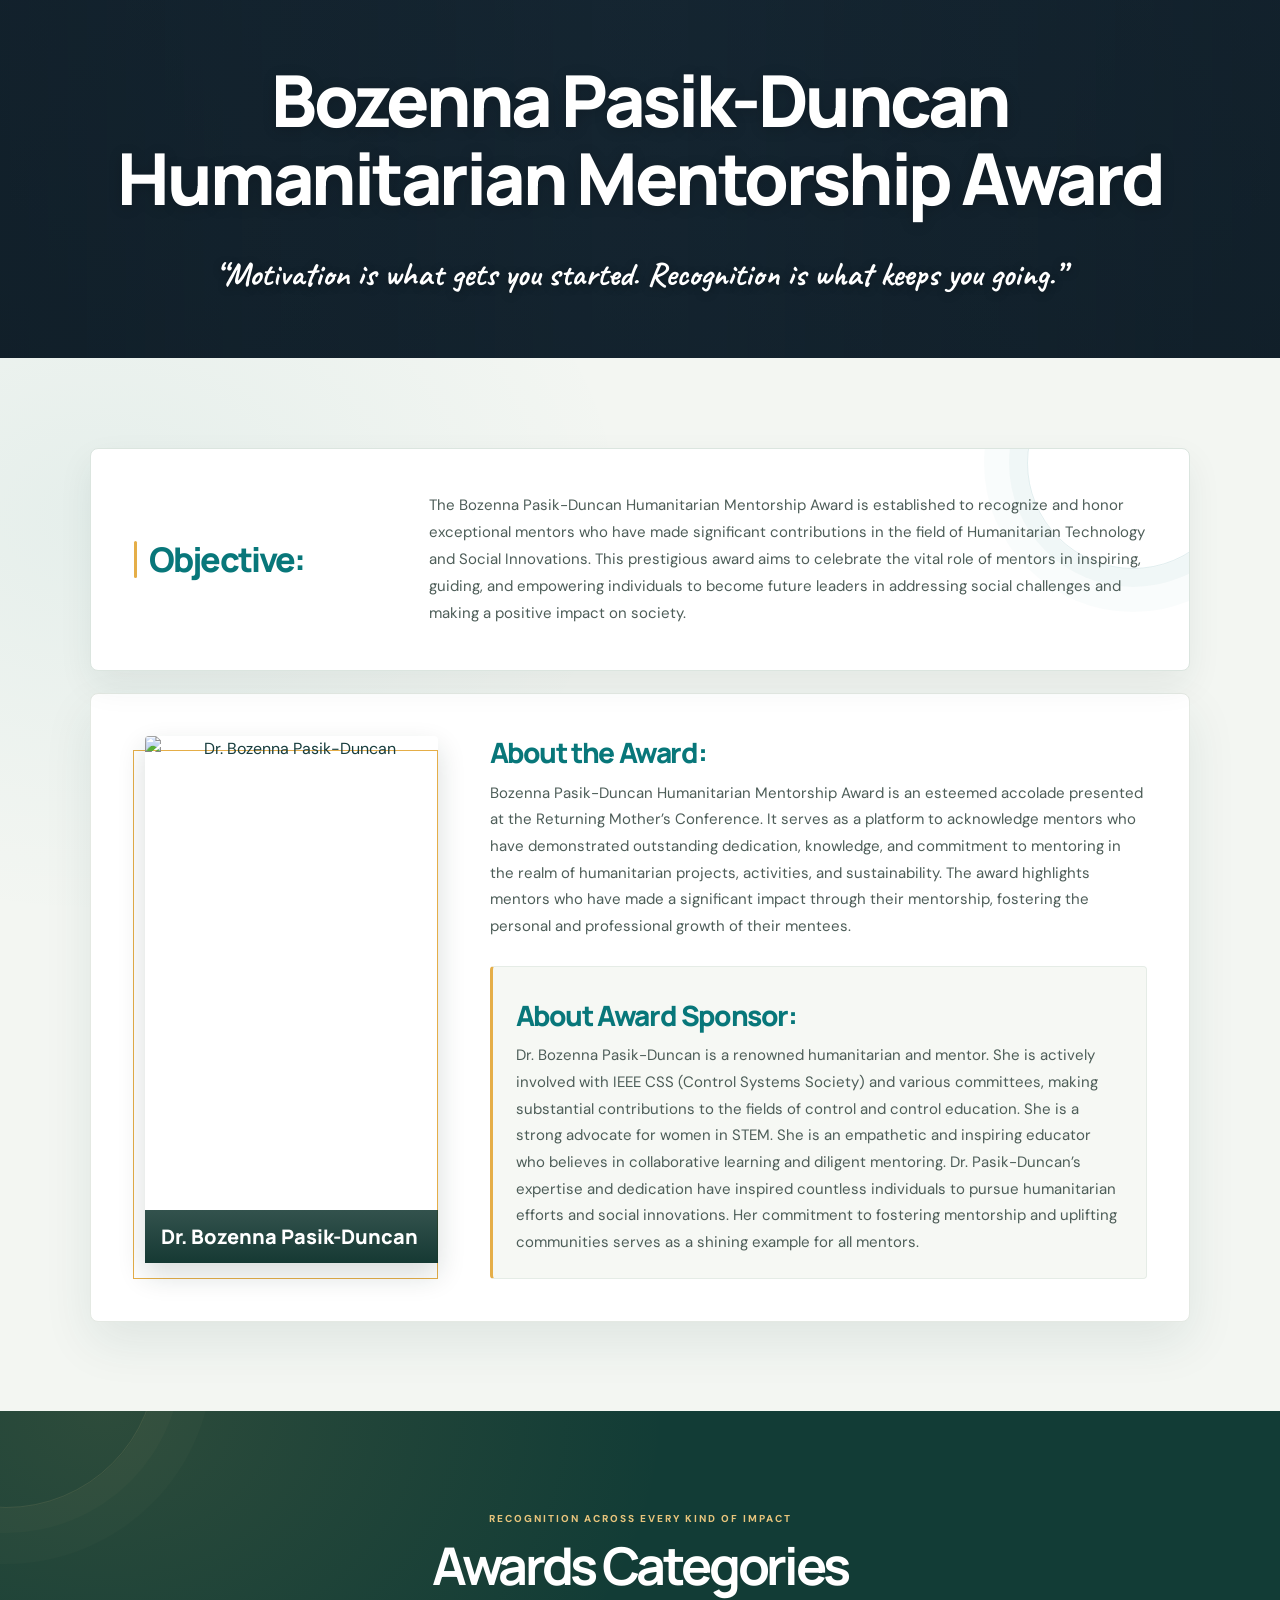
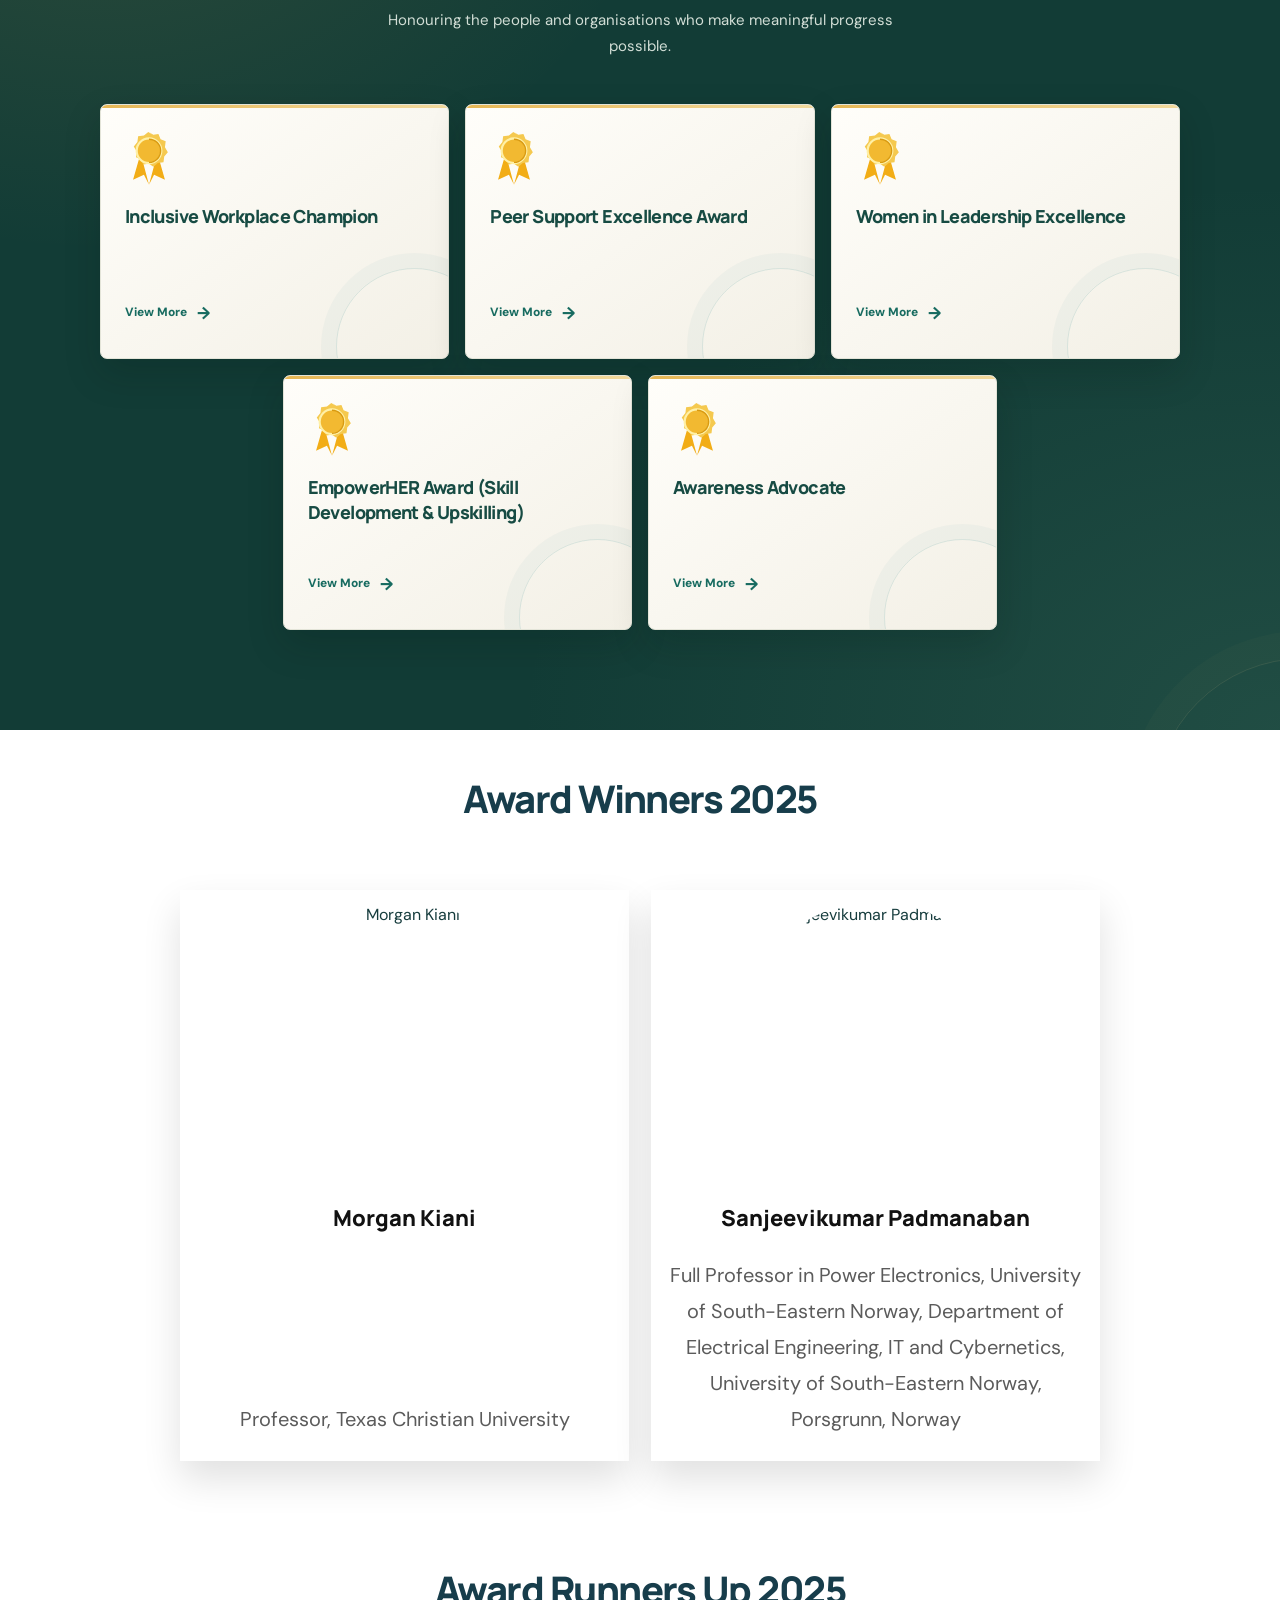
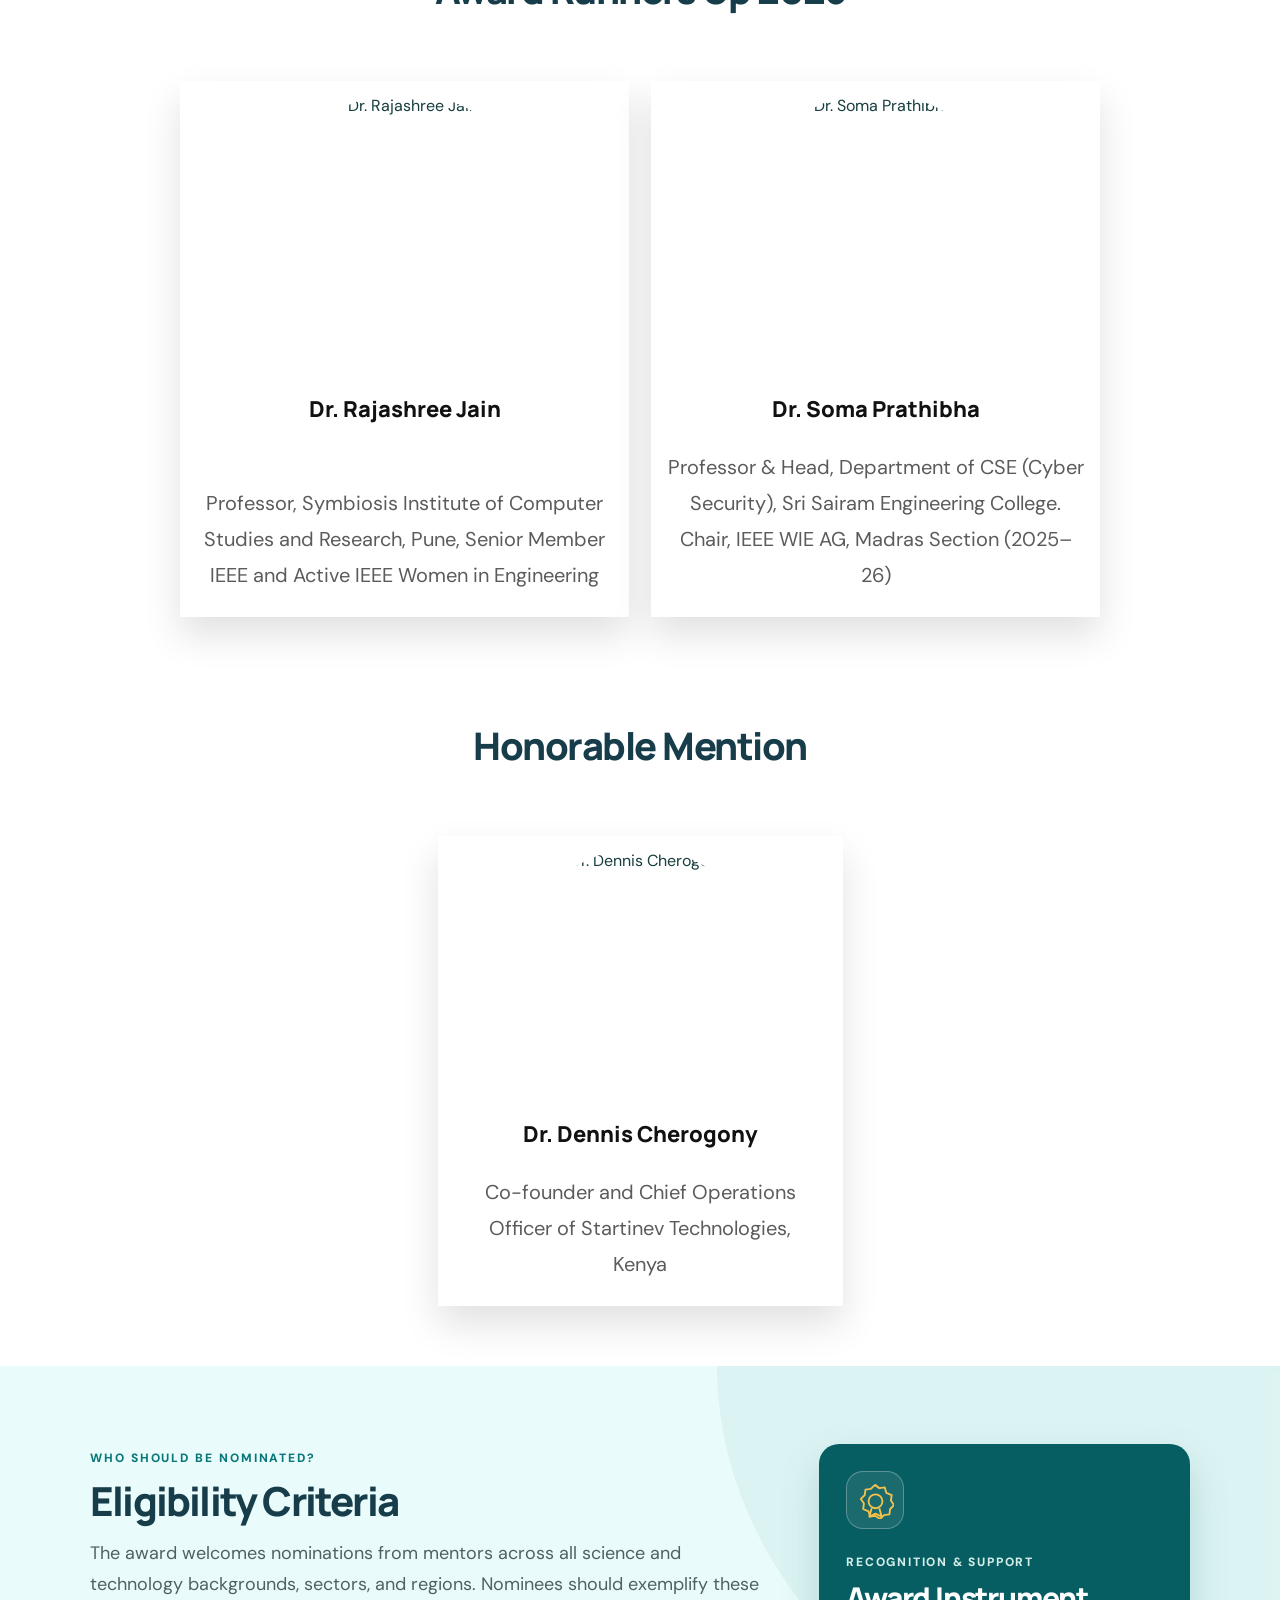
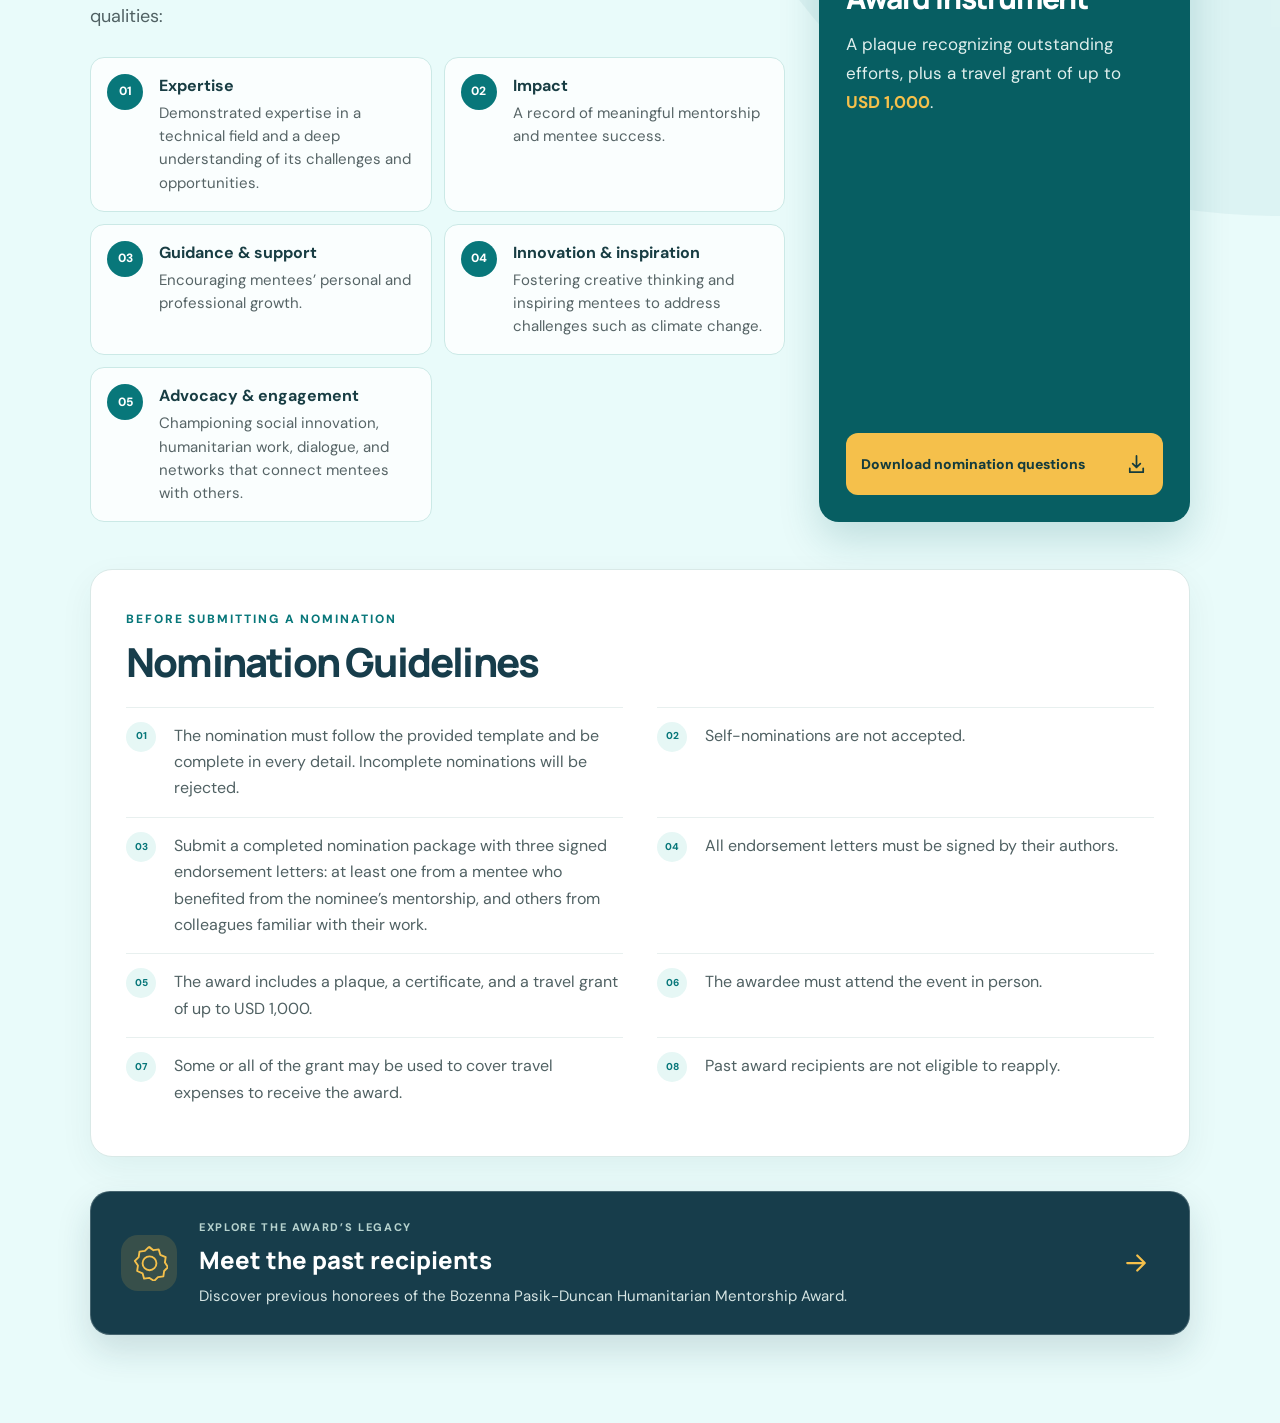
==== commit 65155771: "Awards Redeisgned" ====
--- a/awards.html
+++ b/awards.html
@@ -52,7 +52,11 @@
       </section>
 
       <section class="awards-category-section" aria-labelledby="awards-category-title">
-        <h2 id="awards-category-title">Awards Category</h2>
+        <div class="awards-category-intro">
+          <p>Recognition across every kind of impact</p>
+          <h2 id="awards-category-title">Awards Categories</h2>
+          <span>Honouring the people and organisations who make meaningful progress possible.</span>
+        </div>
         <div class="awards-category-grid">
           <article class="awards-category-card">
             <svg class="awards-category-medal" viewBox="0 0 64 80" fill="none" aria-hidden="true"><path d="m18 42-8 28 15-7 7 14 8-30M46 42l8 28-15-7-7 14-8-30" fill="#f2ad16"/><path d="M32 4 38 8l7-1 3 7 7 3-1 8 4 7-5 6-1 8-8 1-6 5-6-4-8 1-3-7-7-3 1-8-4-7 5-6 1-8 8-1 6-5 6 4Z" fill="#f5c94f"/><circle cx="32" cy="30" r="17" fill="#f2b931" stroke="#fff0a6" stroke-width="3"/><path d="M32 14a16 16 0 0 1 0 32" stroke="#d99a10" stroke-width="2"/></svg>
--- a/awards.css
+++ b/awards.css
@@ -198,3 +198,463 @@
   html.awards-motion-ready .awards-winner-card,
   html.awards-motion-ready .awards-criteria-list li { opacity: 1; transform: none; transition: none; }
 }
+
+.awards-about-section {
+  padding: clamp(54px, 7vw, 92px) 24px;
+  background:
+    radial-gradient(ellipse at 8% 15%, rgba(8, 119, 122, .06), transparent 32%),
+    #f3f6f2;
+}
+
+.awards-about-content {
+  width: min(1100px, 100%);
+}
+
+.awards-objective {
+  position: relative;
+  display: grid;
+  grid-template-columns: minmax(155px, .34fr) minmax(0, 1fr);
+  align-items: center;
+  gap: clamp(20px, 4vw, 54px);
+  margin: 0 0 22px;
+  padding: clamp(25px, 4vw, 43px);
+  overflow: hidden;
+  border: 1px solid #dbe5df;
+  border-radius: 8px;
+  background: #fff;
+  box-shadow: 0 14px 35px rgba(23, 61, 62, .07);
+}
+
+.awards-objective::after {
+  position: absolute;
+  top: -92px;
+  right: -50px;
+  width: 210px;
+  aspect-ratio: 1;
+  border: 1px solid rgba(8, 119, 122, .12);
+  border-radius: 50%;
+  box-shadow: 0 0 0 18px rgba(8, 119, 122, .035), 0 0 0 43px rgba(8, 119, 122, .025);
+  content: "";
+  pointer-events: none;
+}
+
+.awards-objective h2 {
+  position: relative;
+  z-index: 1;
+  display: flex;
+  align-items: center;
+  gap: 12px;
+  margin: 0;
+  color: #08777a;
+  font-family: var(--font-display);
+  font-size: clamp(24px, 2.8vw, 34px);
+  font-weight: 800;
+  letter-spacing: -.055em;
+}
+
+.awards-objective h2::before {
+  width: 3px;
+  height: 37px;
+  border-radius: 3px;
+  background: #e5ae48;
+  content: "";
+}
+
+.awards-objective p {
+  position: relative;
+  z-index: 1;
+  margin: 0;
+  color: #4d5d58;
+  font-size: 15px;
+  line-height: 1.8;
+  text-align: left;
+}
+
+.awards-about-card {
+  grid-template-columns: minmax(265px, .72fr) minmax(0, 1.55fr);
+  align-items: stretch;
+  gap: clamp(24px, 4vw, 52px);
+  padding: clamp(22px, 4vw, 42px);
+  border: 1px solid #e4e9e3;
+  border-radius: 8px;
+  background: #fff;
+  box-shadow: 0 20px 50px rgba(23, 61, 62, .09);
+}
+
+.awards-sponsor-portrait {
+  position: relative;
+  align-self: stretch;
+  margin: 0;
+  padding: 0 0 16px 12px;
+}
+
+.awards-sponsor-portrait::before {
+  position: absolute;
+  inset: 14px 0 0;
+  border: 1px solid #e5ae48;
+  content: "";
+}
+
+.awards-sponsor-portrait img {
+  position: relative;
+  z-index: 1;
+  width: 100%;
+  height: 100%;
+  min-height: 440px;
+  border-radius: 4px;
+  object-fit: cover;
+  object-position: center 36%;
+  box-shadow: 0 12px 28px rgba(20, 46, 39, .16);
+}
+
+.awards-sponsor-portrait figcaption {
+  position: absolute;
+  z-index: 2;
+  right: 0;
+  bottom: 16px;
+  left: 12px;
+  margin: 0;
+  padding: 13px 16px;
+  color: #fff;
+  background: linear-gradient(0deg, rgba(12, 49, 43, .96), rgba(12, 49, 43, .84));
+  font-size: clamp(16px, 1.65vw, 20px);
+  text-align: left;
+}
+
+.awards-about-copy {
+  align-self: center;
+}
+
+.awards-about-copy section + section {
+  margin-top: 26px;
+  padding: 22px 23px;
+  border: 1px solid #e5ece6;
+  border-left: 3px solid #e5ae48;
+  border-radius: 4px;
+  background: #f6f8f4;
+}
+
+.awards-about-copy h2 {
+  margin: 0 0 10px;
+  color: #08777a;
+  font-size: clamp(22px, 2.2vw, 28px);
+  letter-spacing: -.05em;
+}
+
+.awards-about-copy p {
+  margin: 0;
+  color: #4d5d58;
+  font-size: 15px;
+  line-height: 1.78;
+  text-align: left;
+}
+
+@media (max-width: 760px) {
+  .awards-about-section {
+    padding: 54px 20px 64px;
+  }
+
+  .awards-objective {
+    grid-template-columns: 1fr;
+    gap: 13px;
+    padding: 25px;
+  }
+
+  .awards-about-card {
+    grid-template-columns: minmax(0, 1fr);
+    gap: 26px;
+    padding: 24px;
+  }
+
+  .awards-sponsor-portrait {
+    width: min(360px, 100%);
+    min-height: 0;
+    justify-self: center;
+  }
+
+  .awards-sponsor-portrait img {
+    height: auto;
+    min-height: 0;
+    aspect-ratio: 4 / 5;
+  }
+}
+
+@media (max-width: 560px) {
+  .awards-about-section {
+    padding: 42px 16px 50px;
+  }
+
+  .awards-objective {
+    gap: 10px;
+    margin-bottom: 14px;
+    padding: 21px 19px;
+  }
+
+  .awards-objective h2 {
+    font-size: 25px;
+  }
+
+  .awards-objective p,
+  .awards-about-copy p {
+    font-size: 14px;
+    line-height: 1.72;
+  }
+
+  .awards-about-card {
+    gap: 22px;
+    padding: 17px;
+  }
+
+  .awards-sponsor-portrait {
+    width: min(320px, 100%);
+  }
+
+  .awards-sponsor-portrait figcaption {
+    padding: 11px 13px;
+    font-size: 16px;
+  }
+
+  .awards-about-copy section + section {
+    margin-top: 19px;
+    padding: 17px;
+  }
+
+  .awards-about-copy h2 {
+    font-size: 22px;
+  }
+}
+
+.awards-category-section {
+  position: relative;
+  padding: clamp(68px, 8vw, 100px) 24px;
+  overflow: hidden;
+  background:
+    radial-gradient(ellipse at 8% 0, rgba(227, 180, 91, .13), transparent 34%),
+    radial-gradient(ellipse at 100% 100%, rgba(91, 145, 122, .2), transparent 42%),
+    #123c36;
+}
+
+.awards-category-section::before,
+.awards-category-section::after {
+  position: absolute;
+  width: 300px;
+  aspect-ratio: 1;
+  border: 1px solid rgba(226, 196, 137, .12);
+  border-radius: 50%;
+  content: "";
+  pointer-events: none;
+}
+
+.awards-category-section::before {
+  top: -205px;
+  left: -145px;
+  box-shadow: 0 0 0 25px rgba(226, 196, 137, .025), 0 0 0 56px rgba(226, 196, 137, .02);
+}
+
+.awards-category-section::after {
+  right: -175px;
+  bottom: -230px;
+  box-shadow: 0 0 0 27px rgba(226, 196, 137, .025);
+}
+
+.awards-category-intro {
+  position: relative;
+  z-index: 1;
+  width: min(700px, 100%);
+  margin: 0 auto 45px;
+  text-align: center;
+}
+
+.awards-category-intro > p {
+  margin: 0 0 10px;
+  color: #e7c47c;
+  font-size: 10px;
+  font-weight: 800;
+  letter-spacing: .2em;
+  text-transform: uppercase;
+}
+
+.awards-category-intro h2 {
+  margin: 0;
+  color: #fff;
+  font-family: var(--font-display);
+  font-size: clamp(34px, 4.5vw, 52px);
+  font-weight: 700;
+  letter-spacing: -.065em;
+  line-height: 1.08;
+}
+
+.awards-category-intro > span {
+  display: block;
+  max-width: 540px;
+  margin: 14px auto 0;
+  color: #d2ded6;
+  font-size: 15px;
+  line-height: 1.7;
+}
+
+.awards-category-grid {
+  position: relative;
+  z-index: 1;
+  width: min(1080px, 100%);
+  grid-template-columns: repeat(6, minmax(0, 1fr));
+  gap: 16px;
+}
+
+.awards-category-card,
+.awards-category-card:nth-child(4),
+.awards-category-card:nth-child(5) {
+  position: relative;
+  min-height: 255px;
+  grid-column: span 2;
+  align-items: flex-start;
+  padding: 24px;
+  overflow: hidden;
+  border: 1px solid #e3e4d8;
+  border-radius: 7px;
+  background: linear-gradient(145deg, #fffefa, #f3f0e6);
+  box-shadow: 0 15px 36px rgba(4, 22, 18, .18);
+  text-align: left;
+  transition: transform .22s ease, box-shadow .22s ease, border-color .22s ease;
+}
+
+.awards-category-card::before {
+  position: absolute;
+  top: 0;
+  right: 0;
+  left: 0;
+  height: 3px;
+  background: linear-gradient(90deg, #e7b755, #f2d99d);
+  content: "";
+}
+
+.awards-category-card::after {
+  position: absolute;
+  right: -45px;
+  bottom: -67px;
+  width: 155px;
+  aspect-ratio: 1;
+  border: 1px solid rgba(8, 119, 122, .13);
+  border-radius: 50%;
+  box-shadow: 0 0 0 15px rgba(8, 119, 122, .035);
+  content: "";
+  pointer-events: none;
+}
+
+.awards-category-card:nth-child(4) {
+  grid-column: 2 / span 2;
+}
+
+.awards-category-card:nth-child(5) {
+  grid-column: 4 / span 2;
+}
+
+.awards-category-card:hover {
+  transform: translateY(-5px);
+  border-color: #d4b76e;
+  box-shadow: 0 22px 44px rgba(4, 22, 18, .24);
+}
+
+.awards-category-medal {
+  flex: 0 0 58px;
+  width: 48px;
+  height: 58px;
+  margin-bottom: 17px;
+}
+
+.awards-category-card h3 {
+  position: relative;
+  z-index: 1;
+  display: block;
+  flex: 1;
+  margin: 0 0 13px;
+  color: #174b43;
+  font-family: var(--font-display);
+  font-size: 18px;
+  font-weight: 800;
+  letter-spacing: -.035em;
+  line-height: 1.4;
+  text-align: left;
+}
+
+.awards-category-more {
+  position: relative;
+  z-index: 1;
+  min-width: 0;
+  min-height: 38px;
+  justify-content: flex-start;
+  gap: 10px;
+  padding: 7px 0;
+  border: 0;
+  border-radius: 0;
+  color: #176b60;
+  background: transparent;
+  font-size: 12px;
+}
+
+.awards-category-more::after {
+  content: "→";
+  font-size: 17px;
+  transition: transform .2s ease;
+}
+
+.awards-category-more:hover {
+  color: #9a6c20;
+  background: transparent;
+  transform: none;
+}
+
+.awards-category-more:hover::after {
+  transform: translateX(4px);
+}
+
+@media (max-width: 700px) {
+  .awards-category-section {
+    padding: 57px 19px 64px;
+  }
+
+  .awards-category-intro {
+    margin-bottom: 30px;
+  }
+
+  .awards-category-intro > span {
+    font-size: 13px;
+  }
+
+  .awards-category-grid {
+    grid-template-columns: repeat(2, minmax(0, 1fr));
+    gap: 12px;
+  }
+
+  .awards-category-card,
+  .awards-category-card:nth-child(4),
+  .awards-category-card:nth-child(5) {
+    min-height: 225px;
+    grid-column: auto;
+    padding: 19px;
+  }
+
+  .awards-category-card:last-child {
+    width: calc(50% - 6px);
+    grid-column: 1 / -1;
+    justify-self: center;
+  }
+
+  .awards-category-card h3 {
+    font-size: 16px;
+  }
+}
+
+@media (max-width: 380px) {
+  .awards-category-grid {
+    grid-template-columns: 1fr;
+  }
+
+  .awards-category-card,
+  .awards-category-card:nth-child(4),
+  .awards-category-card:nth-child(5),
+  .awards-category-card:last-child {
+    width: 100%;
+    grid-column: auto;
+  }
+}
